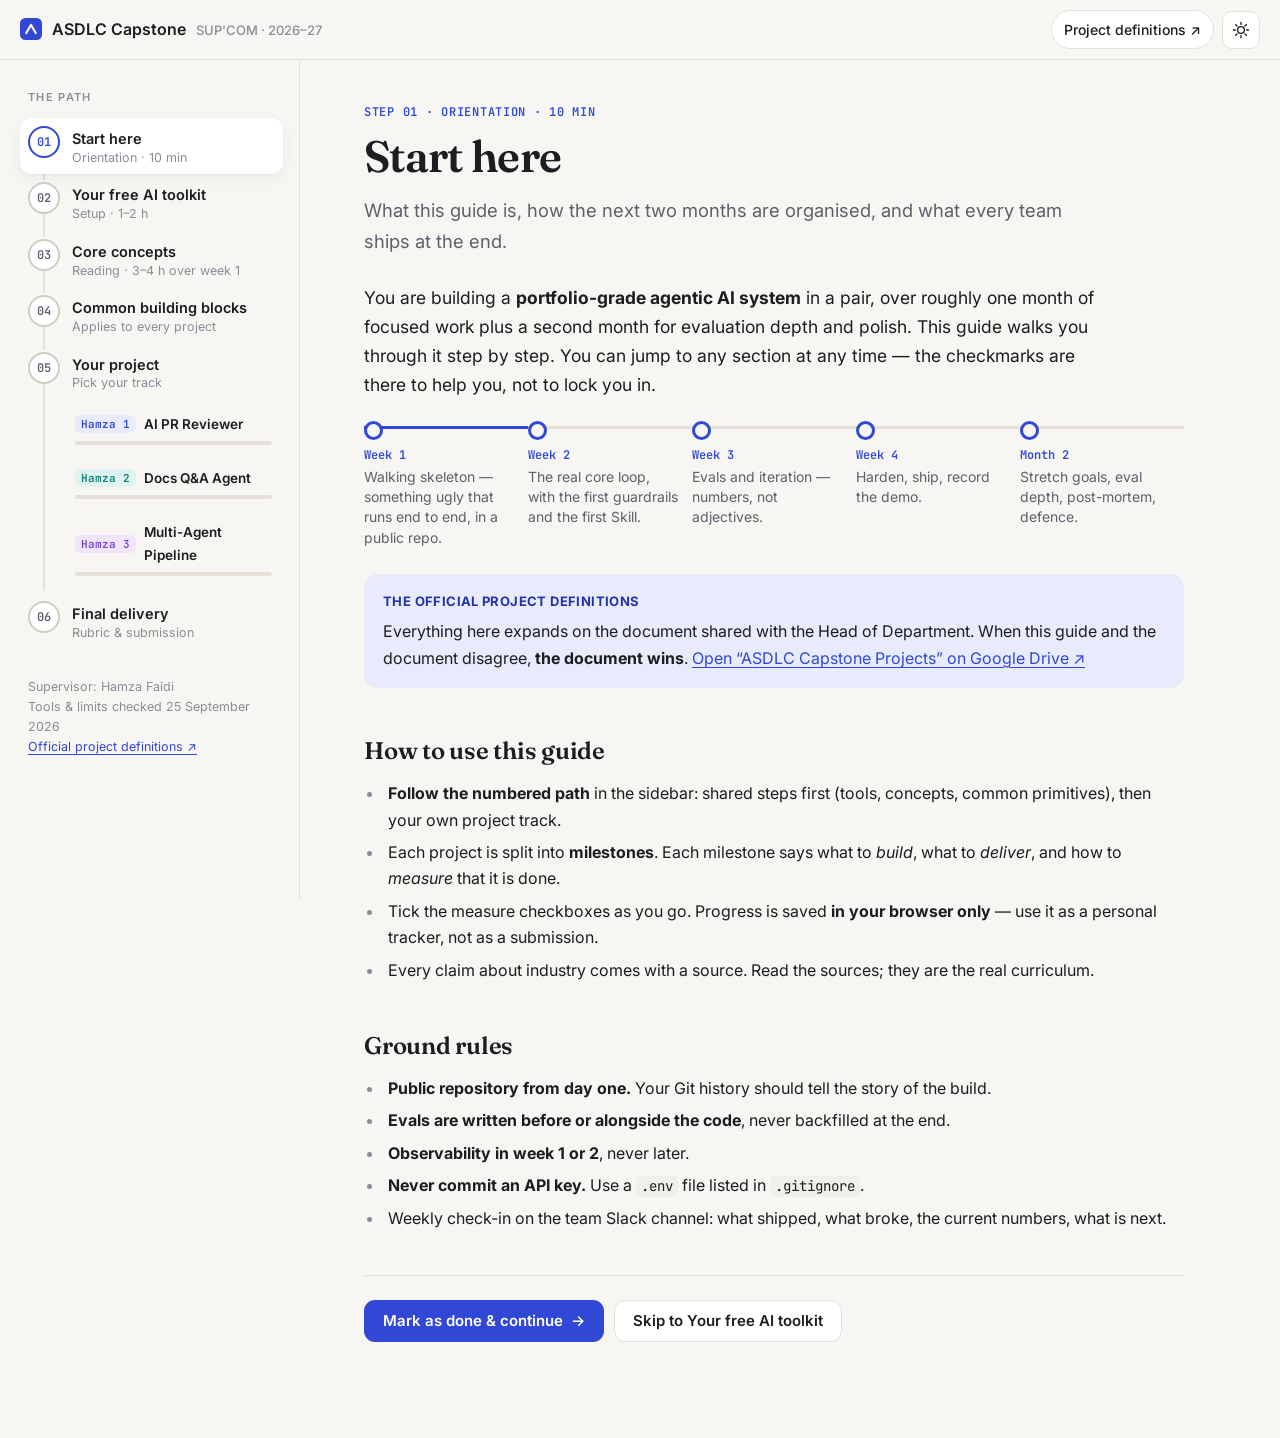
==== index.html @ d8fdcb73 "Publish ASDLC capstone guide" ====
<!doctype html>
<html lang="en">
<head>
  <meta charset="utf-8">
  <meta name="viewport" content="width=device-width, initial-scale=1">
  <title>ASDLC Capstone Guide</title>
  <meta name="description" content="Step-by-step guide for the Agentic AI & ASDLC capstone projects supervised by Hamza Faidi at SUP'COM: free tools, core concepts, milestones, deliverables and evidence.">
  <link rel="preconnect" href="https://fonts.googleapis.com">
  <link rel="preconnect" href="https://fonts.gstatic.com" crossorigin>
  <link href="https://fonts.googleapis.com/css2?family=Inter:wght@400;500;600;700&family=JetBrains+Mono:wght@400;500&family=Fraunces:opsz,wght@9..144,600&display=swap" rel="stylesheet">
  <link rel="stylesheet" href="styles.css">
  <link rel="icon" href="data:image/svg+xml,<svg xmlns='http://www.w3.org/2000/svg' viewBox='0 0 32 32'><rect width='32' height='32' rx='8' fill='%233148d6'/><path d='M9 22l7-12 7 12' stroke='white' stroke-width='3' fill='none' stroke-linecap='round' stroke-linejoin='round'/></svg>">
</head>
<body>
  <header class="topbar">
    <button class="menu-btn" id="menuBtn" aria-label="Open navigation" aria-expanded="false">
      <svg width="20" height="20" viewBox="0 0 20 20" aria-hidden="true"><path d="M3 5h14M3 10h14M3 15h14" stroke="currentColor" stroke-width="1.8" stroke-linecap="round"/></svg>
    </button>
    <a class="brand" href="#/start">
      <span class="brand-mark" aria-hidden="true">
        <svg width="22" height="22" viewBox="0 0 32 32"><rect width="32" height="32" rx="8" fill="currentColor"/><path d="M9 22l7-12 7 12" stroke="var(--bg)" stroke-width="3" fill="none" stroke-linecap="round" stroke-linejoin="round"/></svg>
      </span>
      <span class="brand-text">ASDLC Capstone <span class="brand-sub">SUP'COM · 2026–27</span></span>
    </a>
    <div class="topbar-right">
      <a class="doc-link" id="docLink" target="_blank" rel="noopener">Project definitions ↗</a>
      <button class="theme-btn" id="themeBtn" aria-label="Toggle dark mode">
        <svg class="i-sun" width="18" height="18" viewBox="0 0 24 24" aria-hidden="true"><circle cx="12" cy="12" r="4.5" fill="none" stroke="currentColor" stroke-width="1.8"/><path d="M12 2v2.5M12 19.5V22M2 12h2.5M19.5 12H22M4.9 4.9l1.8 1.8M17.3 17.3l1.8 1.8M4.9 19.1l1.8-1.8M17.3 6.7l1.8-1.8" stroke="currentColor" stroke-width="1.8" stroke-linecap="round"/></svg>
        <svg class="i-moon" width="18" height="18" viewBox="0 0 24 24" aria-hidden="true"><path d="M20 14.5A8 8 0 0 1 9.5 4a8 8 0 1 0 10.5 10.5z" fill="none" stroke="currentColor" stroke-width="1.8" stroke-linejoin="round"/></svg>
      </button>
    </div>
  </header>

  <div class="layout">
    <nav class="sidebar" id="sidebar" aria-label="Guide navigation"></nav>
    <div class="scrim" id="scrim"></div>
    <main class="content" id="content" tabindex="-1"></main>
  </div>

  <script src="data.js"></script>
  <script src="app.js"></script>
</body>
</html>
---- styles.css ----
:root {
  --bg: #f7f6f2;
  --surface: #ffffff;
  --surface-2: #f0efe9;
  --line: #e3e1d8;
  --line-strong: #cfccc0;
  --text: #1c1d21;
  --muted: #5d606b;
  --faint: #8a8d97;
  --accent: #3148d6;
  --accent-soft: #e8ebfc;
  --accent-ink: #2233a8;
  --ok: #1c8a55;
  --ok-soft: #e3f4ea;
  --warn: #a15c07;
  --warn-soft: #fbf0dc;
  --blue: #3148d6;  --blue-soft: #e8ebfc;
  --teal: #0b7f76;  --teal-soft: #dff3f0;
  --violet: #7a3fd1; --violet-soft: #efe6fb;
  --shadow: 0 1px 2px rgba(20, 20, 30, .04), 0 4px 16px rgba(20, 20, 30, .05);
  --radius: 14px;
  --side-w: 300px;
  --mono: "JetBrains Mono", ui-monospace, SFMono-Regular, Menlo, monospace;
  --serif: "Fraunces", Georgia, serif;
  --sans: "Inter", system-ui, -apple-system, "Segoe UI", sans-serif;
  color-scheme: light;
}
@media (prefers-color-scheme: dark) {
  :root:not([data-theme="light"]) {
    --bg: #111216; --surface: #191a20; --surface-2: #20222a; --line: #2b2d36; --line-strong: #3a3d48;
    --text: #ecedf1; --muted: #a4a7b3; --faint: #767a87;
    --accent: #8b9bff; --accent-soft: #232848; --accent-ink: #b3beff;
    --ok: #4cc98a; --ok-soft: #173326; --warn: #f0b35a; --warn-soft: #3a2c16;
    --blue: #8b9bff; --blue-soft: #232848; --teal: #4fd1c5; --teal-soft: #143331; --violet: #c09bff; --violet-soft: #2c2143;
    --shadow: 0 1px 2px rgba(0,0,0,.3), 0 6px 20px rgba(0,0,0,.25);
    color-scheme: dark;
  }
}
:root[data-theme="dark"] {
  --bg: #111216; --surface: #191a20; --surface-2: #20222a; --line: #2b2d36; --line-strong: #3a3d48;
  --text: #ecedf1; --muted: #a4a7b3; --faint: #767a87;
  --accent: #8b9bff; --accent-soft: #232848; --accent-ink: #b3beff;
  --ok: #4cc98a; --ok-soft: #173326; --warn: #f0b35a; --warn-soft: #3a2c16;
  --blue: #8b9bff; --blue-soft: #232848; --teal: #4fd1c5; --teal-soft: #143331; --violet: #c09bff; --violet-soft: #2c2143;
  --shadow: 0 1px 2px rgba(0,0,0,.3), 0 6px 20px rgba(0,0,0,.25);
  color-scheme: dark;
}

* { box-sizing: border-box; }
html { scroll-padding-top: 80px; -webkit-text-size-adjust: 100%; }
body { margin: 0; background: var(--bg); color: var(--text); font: 16px/1.65 var(--sans); -webkit-font-smoothing: antialiased; }
a { color: var(--accent); text-decoration-thickness: 1px; text-underline-offset: 3px; }
a:hover { color: var(--accent-ink); }
code { font-family: var(--mono); font-size: .88em; background: var(--surface-2); padding: .1em .35em; border-radius: 5px; }
:focus-visible { outline: 2px solid var(--accent); outline-offset: 2px; border-radius: 6px; }

/* ---------- top bar ---------- */
.topbar { position: sticky; top: 0; z-index: 30; height: 60px; display: flex; align-items: center; gap: 12px; padding: 0 20px; background: color-mix(in srgb, var(--bg) 88%, transparent); backdrop-filter: blur(10px); border-bottom: 1px solid var(--line); }
.brand { display: flex; align-items: center; gap: 10px; color: var(--text); text-decoration: none; font-weight: 600; }
.brand-mark { color: var(--accent); display: flex; }
.brand-sub { color: var(--faint); font-weight: 500; font-size: 13px; margin-left: 6px; }
.topbar-right { margin-left: auto; display: flex; align-items: center; gap: 8px; }
.doc-link { font-size: 14px; font-weight: 500; text-decoration: none; padding: 7px 12px; border-radius: 999px; border: 1px solid var(--line); color: var(--text); background: var(--surface); }
.doc-link:hover { border-color: var(--line-strong); color: var(--text); }
.theme-btn, .menu-btn { width: 38px; height: 38px; display: grid; place-items: center; border-radius: 10px; border: 1px solid var(--line); background: var(--surface); color: var(--text); cursor: pointer; }
.menu-btn { display: none; }
.i-moon { display: none; }
:root[data-theme="dark"] .i-sun { display: none; }
:root[data-theme="dark"] .i-moon { display: block; }
@media (prefers-color-scheme: dark) {
  :root:not([data-theme="light"]) .i-sun { display: none; }
  :root:not([data-theme="light"]) .i-moon { display: block; }
}

/* ---------- layout ---------- */
.layout { display: grid; grid-template-columns: var(--side-w) minmax(0, 1fr); max-width: 1320px; margin: 0 auto; }
.sidebar { position: sticky; top: 60px; height: calc(100vh - 60px); overflow-y: auto; padding: 28px 16px 28px 20px; border-right: 1px solid var(--line); }
.content { padding: 44px clamp(20px, 5vw, 72px) 96px; outline: none; min-width: 0; }
.page { max-width: 820px; }

/* ---------- sidebar ---------- */
.side-label { font-size: 11px; letter-spacing: .12em; text-transform: uppercase; color: var(--faint); font-weight: 600; margin: 0 0 12px 8px; }
.steps { list-style: none; margin: 0; padding: 0; position: relative; }
.steps > li { position: relative; }
.steps > li:not(:last-child)::before { content: ""; position: absolute; left: 23px; top: 40px; bottom: -6px; width: 2px; background: var(--line); }
.step { display: flex; gap: 12px; align-items: flex-start; padding: 8px; border-radius: 12px; text-decoration: none; color: var(--text); position: relative; }
.step:hover { background: var(--surface-2); color: var(--text); }
.step.active { background: var(--surface); box-shadow: var(--shadow); }
.step-dot { flex: none; width: 32px; height: 32px; border-radius: 50%; display: grid; place-items: center; font: 600 12px var(--mono); background: var(--surface); border: 2px solid var(--line-strong); color: var(--muted); position: relative; z-index: 1; }
.step-dot svg { width: 14px; height: 14px; }
.step.active .step-dot, .step.active-soft .step-dot { border-color: var(--accent); color: var(--accent); }
.step.done .step-dot { background: var(--ok); border-color: var(--ok); color: #fff; }
.step-text { display: flex; flex-direction: column; min-width: 0; padding-top: 4px; }
.step-title { font-weight: 600; font-size: 14.5px; line-height: 1.3; }
.step-kicker { font-size: 12.5px; color: var(--faint); line-height: 1.4; }
.proj-list { list-style: none; margin: 4px 0 8px 44px; padding: 0; display: flex; flex-direction: column; gap: 4px; }
.proj-link { display: grid; grid-template-columns: auto 1fr; gap: 2px 8px; align-items: center; padding: 8px 10px; border-radius: 10px; text-decoration: none; color: var(--text); border: 1px solid transparent; }
.proj-link:hover { background: var(--surface-2); color: var(--text); }
.proj-link.active { background: var(--surface); border-color: var(--line); box-shadow: var(--shadow); }
.proj-slot { font: 600 11px var(--mono); padding: 2px 6px; border-radius: 6px; background: var(--pc-soft); color: var(--pc); }
.proj-name { font-size: 13.5px; font-weight: 600; }
.mini-bar { grid-column: 1 / -1; height: 4px; border-radius: 4px; background: var(--line); overflow: hidden; margin-top: 4px; }
.mini-bar span { display: block; height: 100%; background: var(--pc, var(--accent)); border-radius: 4px; transition: width .3s; }
.ms-list { list-style: none; margin: 6px 0 4px 10px; padding: 0 0 0 10px; border-left: 2px solid var(--line); }
.ms-link { display: flex; align-items: center; gap: 8px; font-size: 13px; color: var(--muted); text-decoration: none; padding: 5px 8px; border-radius: 8px; line-height: 1.35; }
.ms-link:hover { background: var(--surface-2); color: var(--text); }
.ms-link.active { color: var(--text); font-weight: 600; }
.ms-dot { flex: none; width: 14px; height: 14px; border-radius: 50%; border: 1.5px solid var(--line-strong); display: grid; place-items: center; }
.ms-link.done .ms-dot { background: var(--ok); border-color: var(--ok); color: #fff; }
.ms-dot svg { width: 9px; height: 9px; }
.side-foot { margin: 28px 8px 0; font-size: 12.5px; color: var(--faint); line-height: 1.6; }

.c-blue { --pc: var(--blue); --pc-soft: var(--blue-soft); }
.c-teal { --pc: var(--teal); --pc-soft: var(--teal-soft); }
.c-violet { --pc: var(--violet); --pc-soft: var(--violet-soft); }

/* ---------- page typography ---------- */
.page-head { margin-bottom: 28px; }
.eyebrow { font: 600 12px var(--mono); letter-spacing: .06em; text-transform: uppercase; color: var(--accent); margin-bottom: 12px; display: flex; align-items: center; gap: 10px; }
.project .eyebrow { color: var(--pc); }
h1 { font: 600 clamp(30px, 4.4vw, 44px)/1.12 var(--serif); letter-spacing: -.015em; margin: 0 0 14px; text-wrap: balance; }
h2 { font: 600 24px/1.25 var(--serif); margin: 48px 0 14px; letter-spacing: -.01em; }
h3 { font-size: 16px; margin: 0; }
h4 { font-size: 13px; margin: 0 0 10px; color: var(--muted); font-weight: 600; display: flex; align-items: center; gap: 10px; flex-wrap: wrap; }
.summary { font-size: 18.5px; color: var(--muted); margin: 0; max-width: 62ch; }
.lead { font-size: 17.5px; max-width: 68ch; }
.bullets { padding-left: 20px; margin: 0; }
.bullets li { margin: 6px 0; padding-left: 4px; }
.bullets li::marker { color: var(--faint); }
.source { font-size: 13.5px; color: var(--faint); margin-top: 10px; }

/* ---------- callouts ---------- */
.callout { border-radius: var(--radius); padding: 16px 18px; margin: 22px 0; border: 1px solid var(--line); background: var(--surface); }
.callout p { margin: 0; }
.callout-title { font-weight: 700; font-size: 13px; letter-spacing: .03em; text-transform: uppercase; margin-bottom: 6px; }
.callout.info { background: var(--accent-soft); border-color: transparent; }
.callout.info .callout-title { color: var(--accent-ink); }
.callout.warn { background: var(--warn-soft); border-color: transparent; }
.callout.warn .callout-title { color: var(--warn); }
.callout.lesson { border-left: 4px solid var(--pc); }
.callout.lesson .callout-title { color: var(--pc); }

/* ---------- timeline ---------- */
.timeline { list-style: none; padding: 0; margin: 26px 0; display: grid; grid-template-columns: repeat(5, 1fr); gap: 0; counter-reset: tl; }
.timeline li { position: relative; padding: 18px 12px 0 0; border-top: 3px solid var(--line); }
.timeline li:first-child { border-top-color: var(--accent); }
.timeline li::before { content: ""; position: absolute; top: -8px; left: 0; width: 13px; height: 13px; border-radius: 50%; background: var(--bg); border: 3px solid var(--accent); }
.tl-when { display: block; font: 600 12px var(--mono); color: var(--accent); margin-bottom: 4px; }
.tl-what { display: block; font-size: 14px; color: var(--muted); line-height: 1.45; }

/* ---------- tools ---------- */
.tools { display: grid; grid-template-columns: repeat(2, minmax(0, 1fr)); gap: 14px; }
.tool { background: var(--surface); border: 1px solid var(--line); border-radius: var(--radius); padding: 18px; display: flex; flex-direction: column; gap: 8px; }
.tool-top { display: flex; align-items: flex-start; justify-content: space-between; gap: 10px; }
.chip { flex: none; font-size: 11.5px; font-weight: 600; padding: 3px 9px; border-radius: 999px; background: var(--accent-soft); color: var(--accent-ink); }
.tool-free { font-weight: 600; color: var(--ok); font-size: 14px; }
.tool-lim, .tool-how { margin: 0; font-size: 14px; color: var(--muted); }
.tool-links { display: flex; flex-wrap: wrap; gap: 6px 14px; font-size: 13.5px; margin-top: auto; padding-top: 4px; }

/* ---------- table ---------- */
.table-wrap { overflow-x: auto; border: 1px solid var(--line); border-radius: var(--radius); background: var(--surface); }
table { width: 100%; border-collapse: collapse; font-size: 14.5px; }
th, td { text-align: left; padding: 12px 14px; vertical-align: top; border-bottom: 1px solid var(--line); }
th { font-size: 12px; text-transform: uppercase; letter-spacing: .06em; color: var(--faint); background: var(--surface-2); }
tr:last-child td { border-bottom: 0; }
td:first-child { font-weight: 600; white-space: nowrap; }

/* ---------- concepts ---------- */
.equation { margin: 26px 0; padding: 22px; text-align: center; font: 600 clamp(22px, 3.4vw, 30px) var(--serif); background: var(--surface); border: 1px solid var(--line); border-radius: var(--radius); }
.equation { white-space: nowrap; }
.equation span { padding: 2px 10px; border-radius: 10px; }
@media (max-width: 420px) { .equation { font-size: 19px; padding: 18px 8px; } .equation span { padding: 2px 6px; } .equation em { margin: 0 2px; } }
.equation span:nth-of-type(1) { background: var(--accent-soft); color: var(--accent-ink); }
.equation span:nth-of-type(2) { background: var(--surface-2); }
.equation span:nth-of-type(3) { background: var(--ok-soft); color: var(--ok); }
.equation em { font-style: normal; color: var(--faint); margin: 0 6px; }
.defs { margin: 0; display: grid; gap: 10px; }
.def { background: var(--surface); border: 1px solid var(--line); border-radius: 12px; padding: 14px 16px; }
.def dt { font-weight: 700; margin-bottom: 4px; }
.def dd { margin: 0; color: var(--muted); font-size: 15px; }
.def-src { display: block; margin-top: 6px; font-size: 13px; }

/* ---------- resources ---------- */
.res { list-style: none; padding: 0; margin: 0; display: grid; gap: 8px; }
.res-item { display: flex; gap: 14px; align-items: flex-start; padding: 12px 14px; background: var(--surface); border: 1px solid var(--line); border-radius: 12px; text-decoration: none; color: var(--text); transition: border-color .15s, transform .15s; }
.res-item:hover { border-color: var(--line-strong); color: var(--text); transform: translateY(-1px); }
.res-icon { flex: none; width: 34px; height: 34px; border-radius: 9px; display: grid; place-items: center; background: var(--surface-2); color: var(--muted); }
.res-icon svg { width: 18px; height: 18px; }
.res-icon.k-video { background: #fde8e8; color: #c62828; }
:root[data-theme="dark"] .res-icon.k-video { background: #3a1c1f; color: #ff8a8a; }
@media (prefers-color-scheme: dark) { :root:not([data-theme="light"]) .res-icon.k-video { background: #3a1c1f; color: #ff8a8a; } }
.res-icon.k-docs { background: var(--accent-soft); color: var(--accent-ink); }
.res-body { display: flex; flex-direction: column; min-width: 0; flex: 1; }
.res-title { font-weight: 600; font-size: 15px; line-height: 1.35; }
.res-meta { font-size: 13px; color: var(--faint); display: flex; gap: 8px; align-items: center; flex-wrap: wrap; }
.res-kind { font: 600 10.5px var(--mono); text-transform: uppercase; letter-spacing: .06em; color: var(--muted); }
.res-note { font-size: 13.5px; color: var(--muted); margin-top: 3px; }
.res-arrow { color: var(--faint); flex: none; }

/* ---------- checklists ---------- */
.checklist { background: var(--surface); border: 1px solid var(--line); border-radius: var(--radius); padding: 6px 6px; margin: 22px 0; }
.cl-head { display: flex; justify-content: space-between; align-items: center; padding: 10px 12px 8px; font-weight: 700; font-size: 14px; }
.cl-count { font: 600 12px var(--mono); color: var(--muted); background: var(--surface-2); padding: 3px 8px; border-radius: 999px; }
.check { display: flex; gap: 12px; align-items: flex-start; padding: 9px 12px; border-radius: 10px; cursor: pointer; font-size: 15px; }
.check:hover { background: var(--surface-2); }
.check input { position: absolute; opacity: 0; width: 1px; height: 1px; }
.box { flex: none; width: 20px; height: 20px; margin-top: 2px; border-radius: 6px; border: 2px solid var(--line-strong); display: grid; place-items: center; color: transparent; transition: all .15s; }
.box svg { width: 13px; height: 13px; }
.check input:checked + .box { background: var(--ok); border-color: var(--ok); color: #fff; }
.check input:checked ~ .check-text { color: var(--muted); text-decoration: line-through; text-decoration-color: var(--faint); }
.check input:focus-visible + .box { outline: 2px solid var(--accent); outline-offset: 2px; }

/* ---------- primitives ---------- */
.prims { list-style: none; padding: 0; margin: 0; display: grid; gap: 12px; }
.prim { display: flex; gap: 16px; background: var(--surface); border: 1px solid var(--line); border-radius: var(--radius); padding: 18px; }
.prim-n { flex: none; width: 34px; height: 34px; border-radius: 10px; display: grid; place-items: center; font: 600 15px var(--mono); background: var(--accent-soft); color: var(--accent-ink); }
.prim p { margin: 6px 0 0; color: var(--muted); font-size: 15px; }
.prim .prim-done { color: var(--text); }
.prim-src { font-size: 13.5px; }
.code { background: var(--surface); border: 1px solid var(--line); border-radius: var(--radius); padding: 18px; overflow-x: auto; font: 13.5px/1.6 var(--mono); }
.code code { background: none; padding: 0; }

/* ---------- pager & buttons ---------- */
.pager { display: flex; flex-wrap: wrap; gap: 10px; align-items: center; margin-top: 44px; padding-top: 24px; border-top: 1px solid var(--line); }
.btn { font: 600 15px var(--sans); padding: 11px 18px; border-radius: 11px; border: 1px solid transparent; cursor: pointer; text-decoration: none; display: inline-flex; align-items: center; gap: 8px; line-height: 1.2; }
.btn.primary { background: var(--accent); color: #fff; }
:root[data-theme="dark"] .btn.primary { color: #0f1020; }
@media (prefers-color-scheme: dark) { :root:not([data-theme="light"]) .btn.primary { color: #0f1020; } }
.btn.primary:hover { filter: brightness(1.08); color: #fff; }
.btn.ghost { background: var(--surface); border-color: var(--line); color: var(--text); }
.btn.ghost:hover { border-color: var(--line-strong); color: var(--text); }
.btn.text { background: none; color: var(--muted); padding: 11px 8px; font-weight: 500; }
.btn.text:hover { color: var(--text); }
.project .btn.primary { background: var(--pc); }

/* ---------- project choose ---------- */
.proj-cards { display: grid; gap: 14px; }
.proj-card { display: block; padding: 22px; border-radius: var(--radius); background: var(--surface); border: 1px solid var(--line); border-left: 5px solid var(--pc); text-decoration: none; color: var(--text); transition: transform .15s, box-shadow .15s; }
.proj-card:hover { transform: translateY(-2px); box-shadow: var(--shadow); color: var(--text); }
.proj-card h3 { font: 600 21px/1.25 var(--serif); margin: 8px 0 6px; }
.proj-card p { margin: 0 0 14px; color: var(--muted); font-size: 15px; }
.proj-card-slot { font: 600 12px var(--mono); padding: 3px 8px; border-radius: 6px; background: var(--pc-soft); color: var(--pc); }
.proj-card-foot { display: grid; grid-template-columns: 1fr auto; gap: 12px; align-items: center; font-size: 13px; color: var(--faint); }
.proj-card-foot .mini-bar { margin: 0; }

/* ---------- project page ---------- */
.slot-chip { padding: 3px 8px; border-radius: 6px; background: var(--pc-soft); color: var(--pc); }
.meta-grid { display: grid; grid-template-columns: 1fr 1fr; gap: 12px; margin-top: 22px; }
.meta-grid > div { background: var(--surface); border: 1px solid var(--line); border-radius: 12px; padding: 12px 14px; font-size: 14px; display: flex; flex-direction: column; gap: 3px; }
.meta-k { font: 600 11px var(--mono); text-transform: uppercase; letter-spacing: .06em; color: var(--faint); }
.prog { display: flex; align-items: center; gap: 14px; margin-top: 18px; }
.prog-bar { flex: 1; height: 8px; border-radius: 8px; background: var(--line); overflow: hidden; }
.prog-bar span { display: block; height: 100%; background: var(--pc); border-radius: 8px; transition: width .3s; }
.prog-txt { font-size: 13.5px; color: var(--muted); white-space: nowrap; }
.why p { max-width: 68ch; }
.evidence { display: grid; grid-template-columns: repeat(3, minmax(0, 1fr)); gap: 12px; }
.ev { margin: 0; background: var(--surface); border: 1px solid var(--line); border-radius: var(--radius); padding: 18px; display: flex; flex-direction: column; }
.ev-org { font: 600 12px var(--mono); text-transform: uppercase; letter-spacing: .06em; color: var(--faint); }
.ev-stat { font: 600 34px/1.1 var(--serif); color: var(--pc); margin: 8px 0 8px; letter-spacing: -.02em; }
.ev figcaption { font-size: 14px; color: var(--muted); line-height: 1.5; }
.ev-src { margin-top: auto; padding-top: 12px; font-size: 12.5px; }

/* rail */
.rail { list-style: none; padding: 0; margin: 0 0 18px; display: grid; grid-template-columns: repeat(5, 1fr); }
.rail li { position: relative; }
.rail li:not(:last-child)::after { content: ""; position: absolute; top: 17px; left: calc(50% + 20px); right: calc(-50% + 20px); height: 2px; background: var(--line); }
.rail li.done:not(:last-child)::after { background: var(--ok); }
.rail a { display: flex; flex-direction: column; align-items: center; text-align: center; text-decoration: none; color: var(--text); gap: 4px; padding: 0 4px; }
.rail-dot { width: 36px; height: 36px; border-radius: 50%; display: grid; place-items: center; font: 600 13px var(--mono); background: var(--surface); border: 2px solid var(--line-strong); color: var(--muted); }
.rail-dot svg { width: 15px; height: 15px; }
.rail li.current .rail-dot { border-color: var(--pc); color: var(--pc); box-shadow: 0 0 0 4px var(--pc-soft); }
.rail li.done .rail-dot { background: var(--ok); border-color: var(--ok); color: #fff; }
.rail-when { font: 600 11px var(--mono); color: var(--faint); text-transform: uppercase; margin-top: 4px; }
.rail-title { font-size: 12.5px; line-height: 1.3; color: var(--muted); }

/* milestones accordion */
.milestones { display: grid; gap: 10px; }
.ms { background: var(--surface); border: 1px solid var(--line); border-radius: var(--radius); overflow: hidden; }
.ms.open { box-shadow: var(--shadow); border-color: var(--line-strong); }
.ms-head { width: 100%; display: flex; align-items: center; gap: 14px; padding: 16px 18px; background: none; border: 0; cursor: pointer; text-align: left; color: var(--text); font: inherit; }
.ms-num { flex: none; width: 32px; height: 32px; border-radius: 10px; display: grid; place-items: center; font: 600 14px var(--mono); background: var(--pc-soft); color: var(--pc); }
.ms.done .ms-num { background: var(--ok); color: #fff; }
.ms-num svg { width: 15px; height: 15px; }
.ms-titles { display: flex; flex-direction: column; flex: 1; min-width: 0; }
.ms-when { font: 600 11.5px var(--mono); text-transform: uppercase; letter-spacing: .05em; color: var(--faint); }
.ms-title { font-weight: 650; font-size: 17px; line-height: 1.3; }
.ms-status { font-size: 12.5px; font-weight: 600; color: var(--ok); }
.chev { width: 10px; height: 10px; border-right: 2px solid var(--faint); border-bottom: 2px solid var(--faint); transform: rotate(45deg); transition: transform .2s; margin: 0 4px 4px; }
.ms.open .chev { transform: rotate(-135deg); margin-bottom: -4px; }
.ms-body { display: none; padding: 4px 22px 22px; border-top: 1px solid var(--line); }
.ms.open .ms-body { display: block; }
.ms-goal { font-size: 16px; margin: 16px 0 18px; padding-left: 14px; border-left: 3px solid var(--pc); }
.bdm { display: grid; grid-template-columns: 1.4fr 1fr; gap: 22px; }
.bdm ol, .bdm ul { margin: 0; padding-left: 20px; font-size: 15px; }
.bdm li { margin: 6px 0; padding-left: 2px; }
.tag { font: 600 11px var(--mono); text-transform: uppercase; letter-spacing: .06em; padding: 3px 8px; border-radius: 6px; }
.t-build { background: var(--accent-soft); color: var(--accent-ink); }
.t-deliver { background: var(--warn-soft); color: var(--warn); }
.t-measure { background: var(--ok-soft); color: var(--ok); }
.measure { margin-top: 22px; }
.measure h4 { font-weight: 500; }
.measure .checklist { margin: 0; background: var(--bg); }
.ms-res { margin-top: 22px; }
.ms-res .res-item { background: var(--bg); }
.ms-actions { display: flex; flex-wrap: wrap; gap: 10px; margin-top: 22px; }
.mvd-sub { font: 400 16px var(--sans); color: var(--faint); }
.stack { font-size: 15px; color: var(--muted); }

/* rubric */
.rubric { display: grid; gap: 10px; }
.rub { background: var(--surface); border: 1px solid var(--line); border-radius: 12px; padding: 14px 16px; }
.rub-top { display: flex; justify-content: space-between; align-items: baseline; font-weight: 700; }
.rub-w { font: 600 18px var(--serif); color: var(--accent); }
.rub-bar { height: 6px; background: var(--line); border-radius: 6px; margin: 8px 0; overflow: hidden; }
.rub-bar span { display: block; height: 100%; background: var(--accent); border-radius: 6px; }
.rub p { margin: 0; font-size: 14.5px; color: var(--muted); }
.two-col { display: grid; grid-template-columns: 1fr 1fr; gap: 12px; }
.two-col .callout { margin: 0; }

/* ---------- responsive ---------- */
.scrim { display: none; }
@media (max-width: 980px) {
  .layout { grid-template-columns: minmax(0, 1fr); }
  .menu-btn { display: grid; }
  .sidebar { position: fixed; top: 60px; left: 0; bottom: 0; height: auto; width: min(340px, 88vw); z-index: 25; background: var(--bg); transform: translateX(-102%); transition: transform .25s ease; box-shadow: var(--shadow); }
  body.menu-open .sidebar { transform: none; }
  body.menu-open .scrim { display: block; position: fixed; inset: 60px 0 0; background: rgba(0,0,0,.35); z-index: 20; }
  .evidence { grid-template-columns: 1fr; }
}
@media (max-width: 720px) {
  .topbar { padding: 0 12px; gap: 8px; }
  .brand-sub, .doc-link { display: none; }
  .content { padding: 28px 16px 72px; }
  .tools, .meta-grid, .bdm, .two-col { grid-template-columns: 1fr; }
  .timeline { grid-template-columns: 1fr; border-left: 3px solid var(--line); margin-left: 6px; }
  .timeline li { border-top: 0; padding: 0 0 16px 20px; }
  .timeline li::before { top: 4px; left: -8px; }
  .rail { grid-template-columns: repeat(5, minmax(56px, 1fr)); overflow-x: auto; }
  .rail-title { display: none; }
  td:first-child { white-space: normal; }
  .ms-head { padding: 14px; }
  .ms-body { padding: 4px 14px 18px; }
  .summary { font-size: 17px; }
  .page-head .eyebrow { flex-wrap: wrap; }
}
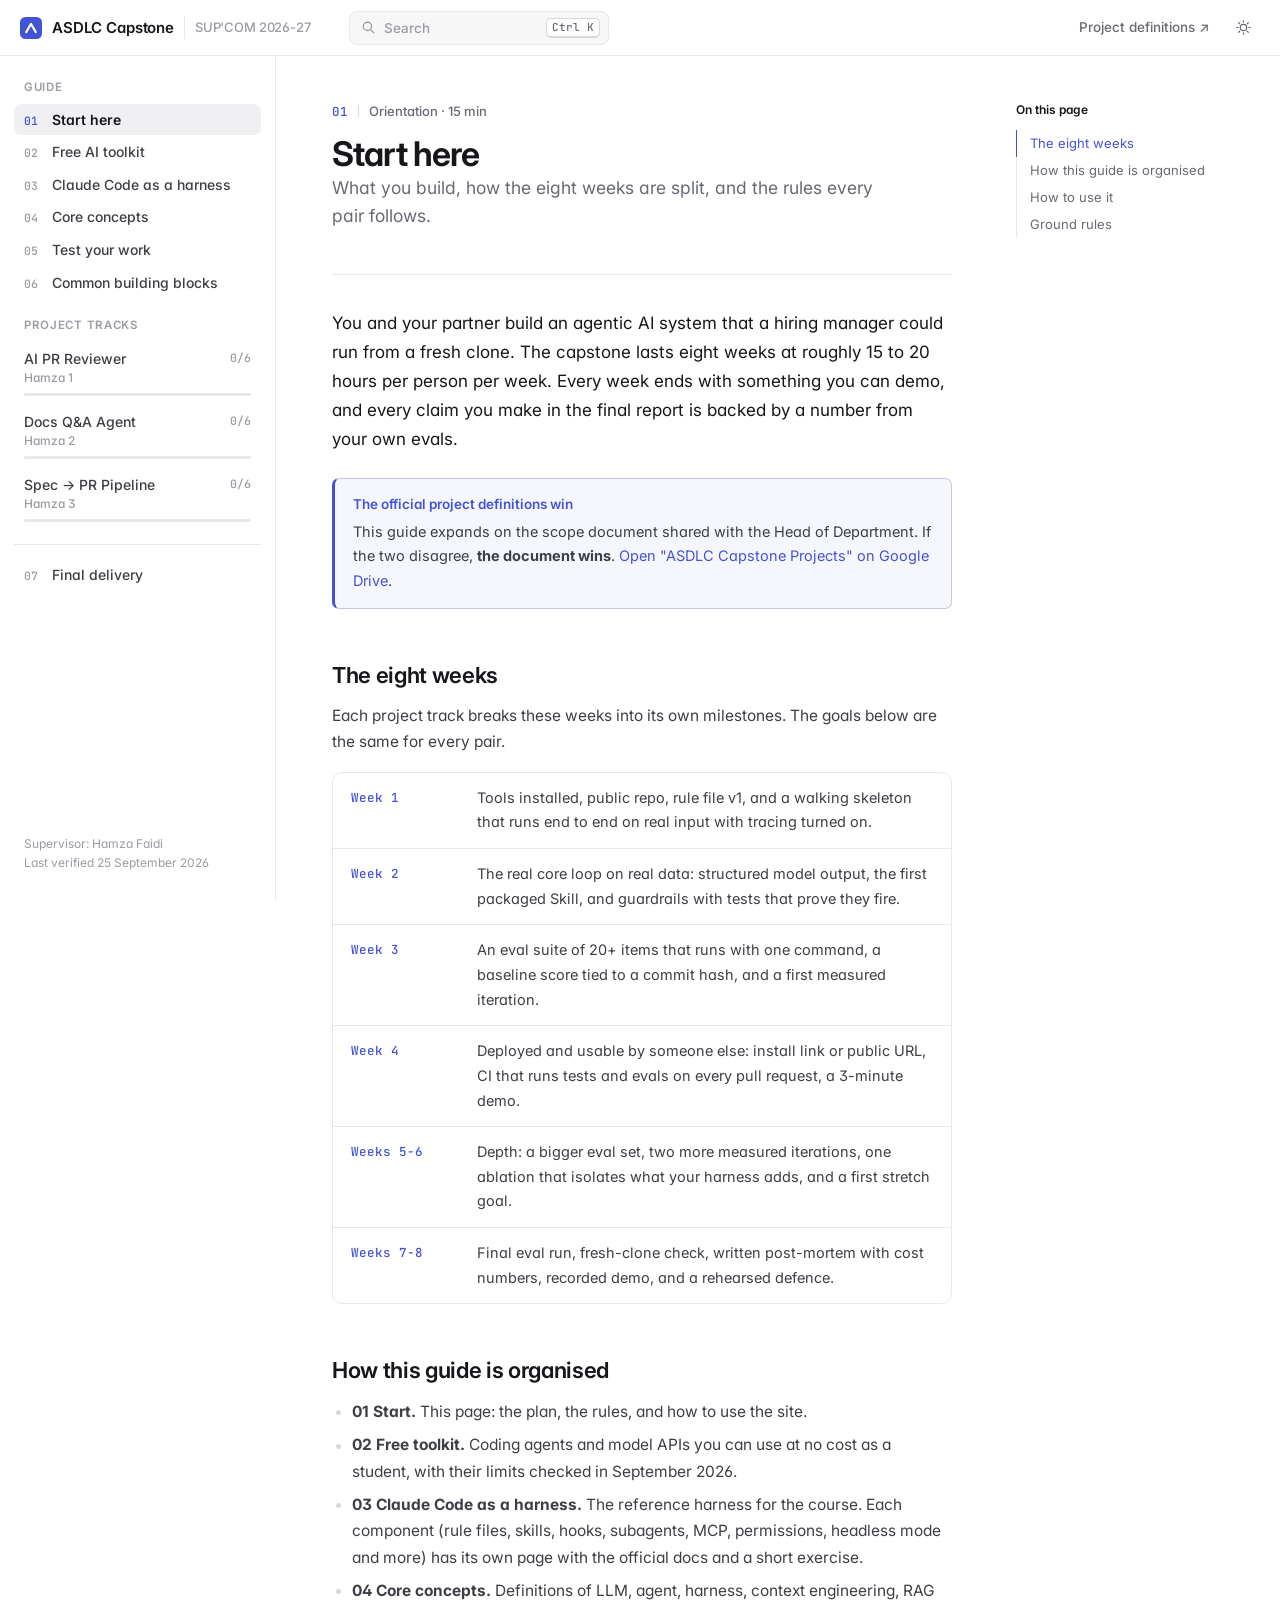
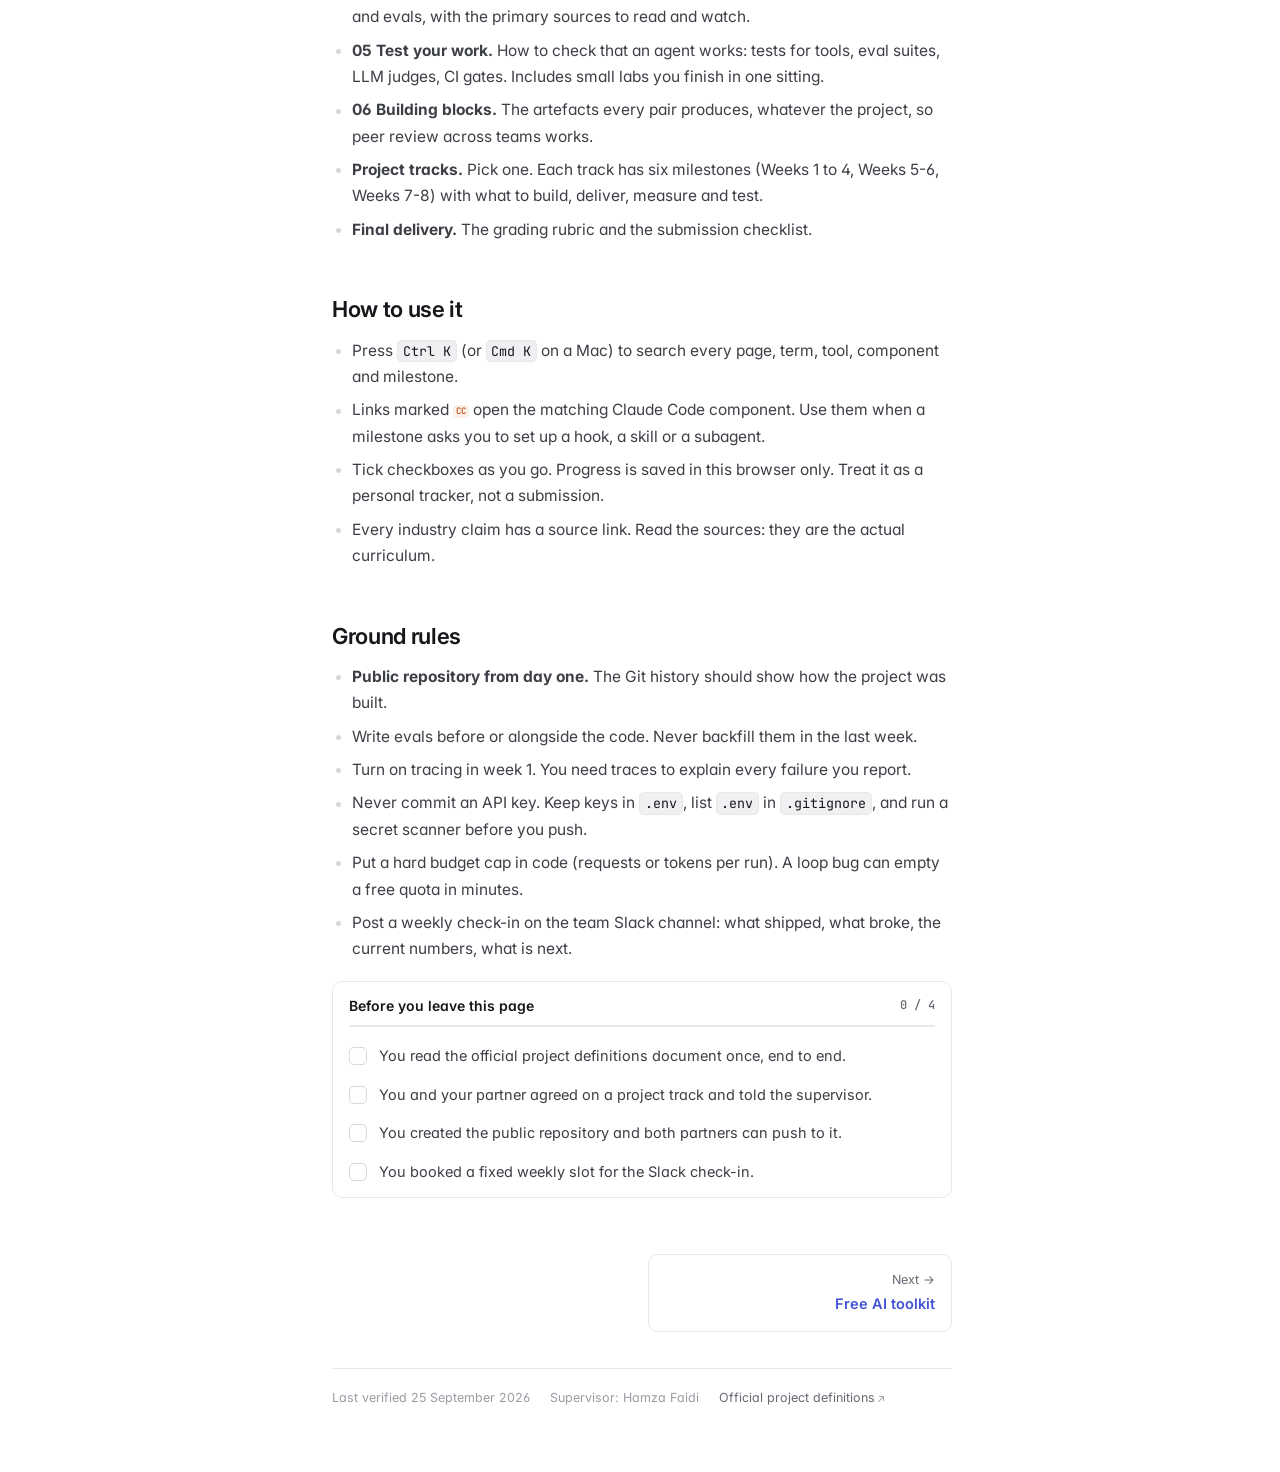
==== commit f5cd2b07: "Rebuild guide v2: Claude Code harness section, testing labs, refreshed content, new UI - New section" ====
--- a/index.html
+++ b/index.html
@@ -4,39 +4,74 @@
   <meta charset="utf-8">
   <meta name="viewport" content="width=device-width, initial-scale=1">
   <title>ASDLC Capstone Guide</title>
-  <meta name="description" content="Step-by-step guide for the Agentic AI & ASDLC capstone projects supervised by Hamza Faidi at SUP'COM: free tools, core concepts, milestones, deliverables and evidence.">
+  <meta name="description" content="Guide for the Agentic AI and ASDLC capstone projects supervised by Hamza Faidi at SUP'COM: free tools, Claude Code as a reference harness, core concepts, testing, project milestones and final delivery.">
+  <meta name="color-scheme" content="light dark">
+  <script>
+    /* Apply the saved theme before first paint to avoid a flash. */
+    (function () { try { var t = localStorage.getItem("asdlc-theme"); if (t === "light" || t === "dark") document.documentElement.setAttribute("data-theme", t); } catch (e) {} })();
+  </script>
   <link rel="preconnect" href="https://fonts.googleapis.com">
   <link rel="preconnect" href="https://fonts.gstatic.com" crossorigin>
-  <link href="https://fonts.googleapis.com/css2?family=Inter:wght@400;500;600;700&family=JetBrains+Mono:wght@400;500&family=Fraunces:opsz,wght@9..144,600&display=swap" rel="stylesheet">
+  <link href="https://fonts.googleapis.com/css2?family=Inter:wght@400;500;600;700&family=JetBrains+Mono:wght@400;500&display=swap" rel="stylesheet">
   <link rel="stylesheet" href="styles.css">
-  <link rel="icon" href="data:image/svg+xml,<svg xmlns='http://www.w3.org/2000/svg' viewBox='0 0 32 32'><rect width='32' height='32' rx='8' fill='%233148d6'/><path d='M9 22l7-12 7 12' stroke='white' stroke-width='3' fill='none' stroke-linecap='round' stroke-linejoin='round'/></svg>">
+  <link rel="icon" href="data:image/svg+xml,<svg xmlns='http://www.w3.org/2000/svg' viewBox='0 0 32 32'><rect width='32' height='32' rx='8' fill='%234353d6'/><path d='M9 22l7-12 7 12' stroke='white' stroke-width='3' fill='none' stroke-linecap='round' stroke-linejoin='round'/></svg>">
 </head>
 <body>
+  <a class="skip" href="#content">Skip to content</a>
+
   <header class="topbar">
-    <button class="menu-btn" id="menuBtn" aria-label="Open navigation" aria-expanded="false">
-      <svg width="20" height="20" viewBox="0 0 20 20" aria-hidden="true"><path d="M3 5h14M3 10h14M3 15h14" stroke="currentColor" stroke-width="1.8" stroke-linecap="round"/></svg>
+    <button class="icon-btn menu-btn" id="menuBtn" type="button" aria-label="Open navigation" aria-controls="sidebar" aria-expanded="false">
+      <svg width="18" height="18" viewBox="0 0 20 20" aria-hidden="true"><path d="M3 5.5h14M3 10h14M3 14.5h14" stroke="currentColor" stroke-width="1.6" stroke-linecap="round"/></svg>
     </button>
-    <a class="brand" href="#/start">
+    <a class="brand" href="#/start" aria-label="ASDLC Capstone Guide, home">
       <span class="brand-mark" aria-hidden="true">
         <svg width="22" height="22" viewBox="0 0 32 32"><rect width="32" height="32" rx="8" fill="currentColor"/><path d="M9 22l7-12 7 12" stroke="var(--bg)" stroke-width="3" fill="none" stroke-linecap="round" stroke-linejoin="round"/></svg>
       </span>
-      <span class="brand-text">ASDLC Capstone <span class="brand-sub">SUP'COM · 2026–27</span></span>
+      <span class="brand-text">ASDLC Capstone</span>
+      <span class="brand-sub">SUP'COM 2026-27</span>
     </a>
+    <button class="search-btn" id="searchBtn" type="button" aria-label="Search the guide" aria-haspopup="dialog">
+      <svg width="15" height="15" viewBox="0 0 20 20" aria-hidden="true"><circle cx="8.5" cy="8.5" r="5.5" fill="none" stroke="currentColor" stroke-width="1.7"/><path d="M13 13l4 4" stroke="currentColor" stroke-width="1.7" stroke-linecap="round"/></svg>
+      <span class="search-label">Search</span>
+      <kbd class="search-kbd" id="searchKbd">Ctrl K</kbd>
+    </button>
     <div class="topbar-right">
-      <a class="doc-link" id="docLink" target="_blank" rel="noopener">Project definitions ↗</a>
-      <button class="theme-btn" id="themeBtn" aria-label="Toggle dark mode">
-        <svg class="i-sun" width="18" height="18" viewBox="0 0 24 24" aria-hidden="true"><circle cx="12" cy="12" r="4.5" fill="none" stroke="currentColor" stroke-width="1.8"/><path d="M12 2v2.5M12 19.5V22M2 12h2.5M19.5 12H22M4.9 4.9l1.8 1.8M17.3 17.3l1.8 1.8M4.9 19.1l1.8-1.8M17.3 6.7l1.8-1.8" stroke="currentColor" stroke-width="1.8" stroke-linecap="round"/></svg>
-        <svg class="i-moon" width="18" height="18" viewBox="0 0 24 24" aria-hidden="true"><path d="M20 14.5A8 8 0 0 1 9.5 4a8 8 0 1 0 10.5 10.5z" fill="none" stroke="currentColor" stroke-width="1.8" stroke-linejoin="round"/></svg>
+      <a class="doc-link" id="docLink" href="#" target="_blank" rel="noopener">Project definitions<span aria-hidden="true"> ↗</span></a>
+      <button class="icon-btn theme-btn" id="themeBtn" type="button" aria-label="Switch to dark theme">
+        <svg class="i-sun" width="17" height="17" viewBox="0 0 24 24" aria-hidden="true"><circle cx="12" cy="12" r="4.5" fill="none" stroke="currentColor" stroke-width="1.7"/><path d="M12 2.5v2M12 19.5v2M2.5 12h2M19.5 12h2M5.3 5.3l1.4 1.4M17.3 17.3l1.4 1.4M5.3 18.7l1.4-1.4M17.3 6.7l1.4-1.4" stroke="currentColor" stroke-width="1.7" stroke-linecap="round"/></svg>
+        <svg class="i-moon" width="17" height="17" viewBox="0 0 24 24" aria-hidden="true"><path d="M20 14.5A8 8 0 0 1 9.5 4a8 8 0 1 0 10.5 10.5z" fill="none" stroke="currentColor" stroke-width="1.7" stroke-linejoin="round"/></svg>
       </button>
     </div>
   </header>
 
   <div class="layout">
-    <nav class="sidebar" id="sidebar" aria-label="Guide navigation"></nav>
-    <div class="scrim" id="scrim"></div>
-    <main class="content" id="content" tabindex="-1"></main>
+    <nav class="sidebar" id="sidebar" aria-label="Guide sections"></nav>
+    <div class="scrim" id="scrim" hidden></div>
+    <main class="main" id="content" tabindex="-1"></main>
   </div>
 
+  <div class="palette" id="palette" role="dialog" aria-modal="true" aria-label="Search the guide" hidden>
+    <div class="palette-backdrop" data-close-palette></div>
+    <div class="palette-box">
+      <div class="palette-input-row">
+        <svg width="16" height="16" viewBox="0 0 20 20" aria-hidden="true"><circle cx="8.5" cy="8.5" r="5.5" fill="none" stroke="currentColor" stroke-width="1.7"/><path d="M13 13l4 4" stroke="currentColor" stroke-width="1.7" stroke-linecap="round"/></svg>
+        <input id="paletteInput" type="text" autocomplete="off" spellcheck="false" placeholder="Search pages, terms, tools, components, milestones..." role="combobox" aria-expanded="true" aria-controls="paletteList" aria-autocomplete="list">
+        <kbd>Esc</kbd>
+      </div>
+      <ul class="palette-list" id="paletteList" role="listbox" aria-label="Results"></ul>
+      <div class="palette-foot"><span><kbd>↑</kbd><kbd>↓</kbd> move</span><span><kbd>Enter</kbd> open</span><span><kbd>Esc</kbd> close</span></div>
+    </div>
+  </div>
+
+  <!-- Content parts: each file adds one section to window.GUIDE_PARTS. A missing file is skipped. -->
+  <script src="content/tools.js"></script>
+  <script src="content/harness.js"></script>
+  <script src="content/concepts.js"></script>
+  <script src="content/testing.js"></script>
+  <script src="content/p1.js"></script>
+  <script src="content/p2.js"></script>
+  <script src="content/p3.js"></script>
+  <!-- Site config, start page and final delivery; assembles the parts above. -->
   <script src="data.js"></script>
   <script src="app.js"></script>
 </body>
--- a/styles.css
+++ b/styles.css
@@ -1,345 +1,611 @@
+/* ASDLC Capstone Guide. Tokens first; content SVGs rely on --accent, --muted, --line, --surface, --text, --bg. */
 :root {
-  --bg: #f7f6f2;
-  --surface: #ffffff;
-  --surface-2: #f0efe9;
-  --line: #e3e1d8;
-  --line-strong: #cfccc0;
-  --text: #1c1d21;
-  --muted: #5d606b;
-  --faint: #8a8d97;
-  --accent: #3148d6;
-  --accent-soft: #e8ebfc;
-  --accent-ink: #2233a8;
-  --ok: #1c8a55;
-  --ok-soft: #e3f4ea;
-  --warn: #a15c07;
-  --warn-soft: #fbf0dc;
-  --blue: #3148d6;  --blue-soft: #e8ebfc;
-  --teal: #0b7f76;  --teal-soft: #dff3f0;
-  --violet: #7a3fd1; --violet-soft: #efe6fb;
-  --shadow: 0 1px 2px rgba(20, 20, 30, .04), 0 4px 16px rgba(20, 20, 30, .05);
-  --radius: 14px;
-  --side-w: 300px;
-  --mono: "JetBrains Mono", ui-monospace, SFMono-Regular, Menlo, monospace;
-  --serif: "Fraunces", Georgia, serif;
-  --sans: "Inter", system-ui, -apple-system, "Segoe UI", sans-serif;
+  --bg: #ffffff;
+  --surface: #f7f7f8;
+  --surface-2: #f0f0f2;
+  --raised: #ffffff;
+  --line: #e8e8eb;
+  --line-strong: #d7d7dc;
+  --text: #16171b;
+  --text-2: #3d3f46;
+  --muted: #676a73;
+  --faint: #9a9ca4;
+  --accent: #4353d6;
+  --accent-soft: #eef0fc;
+  --accent-ink: #3140b3;
+  --ok: #17794a;  --ok-soft: #e9f6ef;
+  --warn: #9a5a07; --warn-soft: #fdf5e6;
+  --tip: #0e7169;  --tip-soft: #e7f5f3;
+  --cc: #c2531a;   --cc-soft: #fcf0e8;
+  --blue: #3f5bd8; --green: #1a8048; --violet: #7c3aed;
+  --mark: #fff2a8;
+  --shadow-sm: 0 1px 2px rgba(16, 17, 20, .04);
+  --shadow: 0 1px 2px rgba(16, 17, 20, .04), 0 8px 24px -8px rgba(16, 17, 20, .10);
+  --shadow-lg: 0 24px 64px -12px rgba(16, 17, 20, .25), 0 2px 6px rgba(16, 17, 20, .06);
+  --r: 10px;
+  --r-sm: 7px;
+  --top-h: 56px;
+  --side-w: 276px;
+  --col: 760px;
+  --sans: "Inter", ui-sans-serif, system-ui, -apple-system, "Segoe UI", sans-serif;
+  --mono: "JetBrains Mono", ui-monospace, SFMono-Regular, Menlo, Consolas, monospace;
   color-scheme: light;
 }
 @media (prefers-color-scheme: dark) {
   :root:not([data-theme="light"]) {
-    --bg: #111216; --surface: #191a20; --surface-2: #20222a; --line: #2b2d36; --line-strong: #3a3d48;
-    --text: #ecedf1; --muted: #a4a7b3; --faint: #767a87;
-    --accent: #8b9bff; --accent-soft: #232848; --accent-ink: #b3beff;
-    --ok: #4cc98a; --ok-soft: #173326; --warn: #f0b35a; --warn-soft: #3a2c16;
-    --blue: #8b9bff; --blue-soft: #232848; --teal: #4fd1c5; --teal-soft: #143331; --violet: #c09bff; --violet-soft: #2c2143;
-    --shadow: 0 1px 2px rgba(0,0,0,.3), 0 6px 20px rgba(0,0,0,.25);
+    --bg: #0e0f12; --surface: #15161a; --surface-2: #1c1d22; --raised: #17181c;
+    --line: #25262c; --line-strong: #34363e;
+    --text: #ececef; --text-2: #c6c8cf; --muted: #999ca6; --faint: #6b6e78;
+    --accent: #8e9bff; --accent-soft: #1b1f3d; --accent-ink: #b3bbff;
+    --ok: #53cf8e; --ok-soft: #12281c; --warn: #f0b35a; --warn-soft: #2b2211; --tip: #4fcdc1; --tip-soft: #0f2826;
+    --cc: #f29a62; --cc-soft: #2c1c12;
+    --blue: #8ea4ff; --green: #5bd08c; --violet: #b99cff;
+    --mark: #5a4b0f;
+    --shadow-sm: 0 1px 2px rgba(0, 0, 0, .3);
+    --shadow: 0 1px 2px rgba(0, 0, 0, .3), 0 8px 24px -8px rgba(0, 0, 0, .5);
+    --shadow-lg: 0 24px 64px -12px rgba(0, 0, 0, .7), 0 0 0 1px #2b2c33;
     color-scheme: dark;
   }
 }
 :root[data-theme="dark"] {
-  --bg: #111216; --surface: #191a20; --surface-2: #20222a; --line: #2b2d36; --line-strong: #3a3d48;
-  --text: #ecedf1; --muted: #a4a7b3; --faint: #767a87;
-  --accent: #8b9bff; --accent-soft: #232848; --accent-ink: #b3beff;
-  --ok: #4cc98a; --ok-soft: #173326; --warn: #f0b35a; --warn-soft: #3a2c16;
-  --blue: #8b9bff; --blue-soft: #232848; --teal: #4fd1c5; --teal-soft: #143331; --violet: #c09bff; --violet-soft: #2c2143;
-  --shadow: 0 1px 2px rgba(0,0,0,.3), 0 6px 20px rgba(0,0,0,.25);
+  --bg: #0e0f12; --surface: #15161a; --surface-2: #1c1d22; --raised: #17181c;
+  --line: #25262c; --line-strong: #34363e;
+  --text: #ececef; --text-2: #c6c8cf; --muted: #999ca6; --faint: #6b6e78;
+  --accent: #8e9bff; --accent-soft: #1b1f3d; --accent-ink: #b3bbff;
+  --ok: #53cf8e; --ok-soft: #12281c; --warn: #f0b35a; --warn-soft: #2b2211; --tip: #4fcdc1; --tip-soft: #0f2826;
+  --cc: #f29a62; --cc-soft: #2c1c12;
+  --blue: #8ea4ff; --green: #5bd08c; --violet: #b99cff;
+  --mark: #5a4b0f;
+  --shadow-sm: 0 1px 2px rgba(0, 0, 0, .3);
+  --shadow: 0 1px 2px rgba(0, 0, 0, .3), 0 8px 24px -8px rgba(0, 0, 0, .5);
+  --shadow-lg: 0 24px 64px -12px rgba(0, 0, 0, .7), 0 0 0 1px #2b2c33;
   color-scheme: dark;
 }
 
-* { box-sizing: border-box; }
-html { scroll-padding-top: 80px; -webkit-text-size-adjust: 100%; }
-body { margin: 0; background: var(--bg); color: var(--text); font: 16px/1.65 var(--sans); -webkit-font-smoothing: antialiased; }
-a { color: var(--accent); text-decoration-thickness: 1px; text-underline-offset: 3px; }
-a:hover { color: var(--accent-ink); }
-code { font-family: var(--mono); font-size: .88em; background: var(--surface-2); padding: .1em .35em; border-radius: 5px; }
+/* ---------------------------------------------------------------- base */
+*, *::before, *::after { box-sizing: border-box; }
+html { scroll-padding-top: calc(var(--top-h) + 24px); -webkit-text-size-adjust: 100%; text-size-adjust: 100%; }
+body {
+  margin: 0; background: var(--bg); color: var(--text);
+  font: 400 15.5px/1.7 var(--sans); font-feature-settings: "cv11", "ss01";
+  -webkit-font-smoothing: antialiased; -moz-osx-font-smoothing: grayscale;
+  overflow-x: hidden;
+}
+a { color: var(--accent); text-decoration: none; }
+a:hover { text-decoration: underline; text-decoration-thickness: 1px; text-underline-offset: 3px; }
+p, li, dd { overflow-wrap: anywhere; }
+code { font-family: var(--mono); font-size: .86em; background: var(--surface-2); border: 1px solid var(--line); padding: .08em .36em; border-radius: 5px; color: var(--text); }
+kbd { font-family: var(--mono); font-size: 11px; line-height: 1; padding: 3px 5px; border-radius: 5px; border: 1px solid var(--line-strong); border-bottom-width: 2px; background: var(--bg); color: var(--muted); }
+mark { background: var(--mark); color: inherit; border-radius: 2px; padding: 0 1px; }
+svg { flex-shrink: 0; }
+:focus { outline: none; }
 :focus-visible { outline: 2px solid var(--accent); outline-offset: 2px; border-radius: 6px; }
-
-/* ---------- top bar ---------- */
-.topbar { position: sticky; top: 0; z-index: 30; height: 60px; display: flex; align-items: center; gap: 12px; padding: 0 20px; background: color-mix(in srgb, var(--bg) 88%, transparent); backdrop-filter: blur(10px); border-bottom: 1px solid var(--line); }
-.brand { display: flex; align-items: center; gap: 10px; color: var(--text); text-decoration: none; font-weight: 600; }
+h1:focus-visible { outline: none; }
+.muted { color: var(--muted); }
+.small { font-size: 13px; }
+.nowrap { white-space: nowrap; }
+.dot { display: inline-block; width: 3px; height: 3px; border-radius: 50%; background: currentColor; opacity: .55; margin: 0 7px; vertical-align: middle; }
+.ext { font-size: .85em; margin-left: 2px; opacity: .7; }
+.skip { position: absolute; left: 12px; top: -48px; z-index: 100; background: var(--text); color: var(--bg); padding: 8px 12px; border-radius: 8px; }
+.skip:focus { top: 10px; }
+
+/* ---------------------------------------------------------------- top bar */
+.topbar {
+  position: sticky; top: 0; z-index: 40; height: var(--top-h);
+  display: flex; align-items: center; gap: 14px; padding: 0 20px;
+  background: color-mix(in srgb, var(--bg) 86%, transparent);
+  -webkit-backdrop-filter: saturate(1.4) blur(12px); backdrop-filter: saturate(1.4) blur(12px);
+  border-bottom: 1px solid var(--line);
+}
+.brand { display: flex; align-items: center; gap: 10px; color: var(--text); font-weight: 600; font-size: 15px; letter-spacing: -.01em; white-space: nowrap; min-width: 0; }
+.brand:hover { text-decoration: none; }
 .brand-mark { color: var(--accent); display: flex; }
-.brand-sub { color: var(--faint); font-weight: 500; font-size: 13px; margin-left: 6px; }
-.topbar-right { margin-left: auto; display: flex; align-items: center; gap: 8px; }
-.doc-link { font-size: 14px; font-weight: 500; text-decoration: none; padding: 7px 12px; border-radius: 999px; border: 1px solid var(--line); color: var(--text); background: var(--surface); }
-.doc-link:hover { border-color: var(--line-strong); color: var(--text); }
-.theme-btn, .menu-btn { width: 38px; height: 38px; display: grid; place-items: center; border-radius: 10px; border: 1px solid var(--line); background: var(--surface); color: var(--text); cursor: pointer; }
-.menu-btn { display: none; }
-.i-moon { display: none; }
-:root[data-theme="dark"] .i-sun { display: none; }
-:root[data-theme="dark"] .i-moon { display: block; }
+.brand-sub { color: var(--faint); font-weight: 500; font-size: 13px; padding-left: 10px; border-left: 1px solid var(--line); }
+.icon-btn { display: inline-flex; align-items: center; justify-content: center; width: 34px; height: 34px; border-radius: 8px; border: 1px solid transparent; background: none; color: var(--muted); cursor: pointer; }
+.icon-btn:hover { color: var(--text); background: var(--surface-2); }
+.menu-btn { display: none; margin-left: -6px; }
+.search-btn {
+  margin-left: 24px; display: flex; align-items: center; gap: 8px; height: 34px; width: 260px; max-width: 34vw;
+  padding: 0 8px 0 11px; border: 1px solid var(--line); border-radius: 8px; background: var(--surface); color: var(--faint);
+  font: 500 13.5px var(--sans); cursor: pointer; transition: border-color .15s, color .15s;
+}
+.search-btn:hover { border-color: var(--line-strong); color: var(--muted); }
+.search-label { flex: 1; text-align: left; }
+.topbar-right { margin-left: auto; display: flex; align-items: center; gap: 6px; }
+.doc-link { font-size: 13.5px; font-weight: 500; color: var(--muted); padding: 6px 10px; border-radius: 7px; white-space: nowrap; }
+.doc-link:hover { color: var(--text); background: var(--surface-2); text-decoration: none; }
+.theme-btn .i-moon { display: none; }
+:root[data-theme="dark"] .theme-btn .i-sun { display: none; }
+:root[data-theme="dark"] .theme-btn .i-moon { display: block; }
 @media (prefers-color-scheme: dark) {
-  :root:not([data-theme="light"]) .i-sun { display: none; }
-  :root:not([data-theme="light"]) .i-moon { display: block; }
-}
-
-/* ---------- layout ---------- */
-.layout { display: grid; grid-template-columns: var(--side-w) minmax(0, 1fr); max-width: 1320px; margin: 0 auto; }
-.sidebar { position: sticky; top: 60px; height: calc(100vh - 60px); overflow-y: auto; padding: 28px 16px 28px 20px; border-right: 1px solid var(--line); }
-.content { padding: 44px clamp(20px, 5vw, 72px) 96px; outline: none; min-width: 0; }
-.page { max-width: 820px; }
-
-/* ---------- sidebar ---------- */
-.side-label { font-size: 11px; letter-spacing: .12em; text-transform: uppercase; color: var(--faint); font-weight: 600; margin: 0 0 12px 8px; }
-.steps { list-style: none; margin: 0; padding: 0; position: relative; }
-.steps > li { position: relative; }
-.steps > li:not(:last-child)::before { content: ""; position: absolute; left: 23px; top: 40px; bottom: -6px; width: 2px; background: var(--line); }
-.step { display: flex; gap: 12px; align-items: flex-start; padding: 8px; border-radius: 12px; text-decoration: none; color: var(--text); position: relative; }
-.step:hover { background: var(--surface-2); color: var(--text); }
-.step.active { background: var(--surface); box-shadow: var(--shadow); }
-.step-dot { flex: none; width: 32px; height: 32px; border-radius: 50%; display: grid; place-items: center; font: 600 12px var(--mono); background: var(--surface); border: 2px solid var(--line-strong); color: var(--muted); position: relative; z-index: 1; }
-.step-dot svg { width: 14px; height: 14px; }
-.step.active .step-dot, .step.active-soft .step-dot { border-color: var(--accent); color: var(--accent); }
-.step.done .step-dot { background: var(--ok); border-color: var(--ok); color: #fff; }
-.step-text { display: flex; flex-direction: column; min-width: 0; padding-top: 4px; }
-.step-title { font-weight: 600; font-size: 14.5px; line-height: 1.3; }
-.step-kicker { font-size: 12.5px; color: var(--faint); line-height: 1.4; }
-.proj-list { list-style: none; margin: 4px 0 8px 44px; padding: 0; display: flex; flex-direction: column; gap: 4px; }
-.proj-link { display: grid; grid-template-columns: auto 1fr; gap: 2px 8px; align-items: center; padding: 8px 10px; border-radius: 10px; text-decoration: none; color: var(--text); border: 1px solid transparent; }
-.proj-link:hover { background: var(--surface-2); color: var(--text); }
-.proj-link.active { background: var(--surface); border-color: var(--line); box-shadow: var(--shadow); }
-.proj-slot { font: 600 11px var(--mono); padding: 2px 6px; border-radius: 6px; background: var(--pc-soft); color: var(--pc); }
-.proj-name { font-size: 13.5px; font-weight: 600; }
-.mini-bar { grid-column: 1 / -1; height: 4px; border-radius: 4px; background: var(--line); overflow: hidden; margin-top: 4px; }
-.mini-bar span { display: block; height: 100%; background: var(--pc, var(--accent)); border-radius: 4px; transition: width .3s; }
-.ms-list { list-style: none; margin: 6px 0 4px 10px; padding: 0 0 0 10px; border-left: 2px solid var(--line); }
-.ms-link { display: flex; align-items: center; gap: 8px; font-size: 13px; color: var(--muted); text-decoration: none; padding: 5px 8px; border-radius: 8px; line-height: 1.35; }
-.ms-link:hover { background: var(--surface-2); color: var(--text); }
-.ms-link.active { color: var(--text); font-weight: 600; }
-.ms-dot { flex: none; width: 14px; height: 14px; border-radius: 50%; border: 1.5px solid var(--line-strong); display: grid; place-items: center; }
-.ms-link.done .ms-dot { background: var(--ok); border-color: var(--ok); color: #fff; }
-.ms-dot svg { width: 9px; height: 9px; }
-.side-foot { margin: 28px 8px 0; font-size: 12.5px; color: var(--faint); line-height: 1.6; }
-
-.c-blue { --pc: var(--blue); --pc-soft: var(--blue-soft); }
-.c-teal { --pc: var(--teal); --pc-soft: var(--teal-soft); }
-.c-violet { --pc: var(--violet); --pc-soft: var(--violet-soft); }
-
-/* ---------- page typography ---------- */
-.page-head { margin-bottom: 28px; }
-.eyebrow { font: 600 12px var(--mono); letter-spacing: .06em; text-transform: uppercase; color: var(--accent); margin-bottom: 12px; display: flex; align-items: center; gap: 10px; }
-.project .eyebrow { color: var(--pc); }
-h1 { font: 600 clamp(30px, 4.4vw, 44px)/1.12 var(--serif); letter-spacing: -.015em; margin: 0 0 14px; text-wrap: balance; }
-h2 { font: 600 24px/1.25 var(--serif); margin: 48px 0 14px; letter-spacing: -.01em; }
-h3 { font-size: 16px; margin: 0; }
-h4 { font-size: 13px; margin: 0 0 10px; color: var(--muted); font-weight: 600; display: flex; align-items: center; gap: 10px; flex-wrap: wrap; }
-.summary { font-size: 18.5px; color: var(--muted); margin: 0; max-width: 62ch; }
-.lead { font-size: 17.5px; max-width: 68ch; }
-.bullets { padding-left: 20px; margin: 0; }
-.bullets li { margin: 6px 0; padding-left: 4px; }
-.bullets li::marker { color: var(--faint); }
-.source { font-size: 13.5px; color: var(--faint); margin-top: 10px; }
-
-/* ---------- callouts ---------- */
-.callout { border-radius: var(--radius); padding: 16px 18px; margin: 22px 0; border: 1px solid var(--line); background: var(--surface); }
-.callout p { margin: 0; }
-.callout-title { font-weight: 700; font-size: 13px; letter-spacing: .03em; text-transform: uppercase; margin-bottom: 6px; }
-.callout.info { background: var(--accent-soft); border-color: transparent; }
-.callout.info .callout-title { color: var(--accent-ink); }
-.callout.warn { background: var(--warn-soft); border-color: transparent; }
-.callout.warn .callout-title { color: var(--warn); }
-.callout.lesson { border-left: 4px solid var(--pc); }
-.callout.lesson .callout-title { color: var(--pc); }
-
-/* ---------- timeline ---------- */
-.timeline { list-style: none; padding: 0; margin: 26px 0; display: grid; grid-template-columns: repeat(5, 1fr); gap: 0; counter-reset: tl; }
-.timeline li { position: relative; padding: 18px 12px 0 0; border-top: 3px solid var(--line); }
-.timeline li:first-child { border-top-color: var(--accent); }
-.timeline li::before { content: ""; position: absolute; top: -8px; left: 0; width: 13px; height: 13px; border-radius: 50%; background: var(--bg); border: 3px solid var(--accent); }
-.tl-when { display: block; font: 600 12px var(--mono); color: var(--accent); margin-bottom: 4px; }
-.tl-what { display: block; font-size: 14px; color: var(--muted); line-height: 1.45; }
-
-/* ---------- tools ---------- */
-.tools { display: grid; grid-template-columns: repeat(2, minmax(0, 1fr)); gap: 14px; }
-.tool { background: var(--surface); border: 1px solid var(--line); border-radius: var(--radius); padding: 18px; display: flex; flex-direction: column; gap: 8px; }
+  :root:not([data-theme="light"]) .theme-btn .i-sun { display: none; }
+  :root:not([data-theme="light"]) .theme-btn .i-moon { display: block; }
+}
+
+/* ---------------------------------------------------------------- layout */
+.layout { display: grid; grid-template-columns: var(--side-w) minmax(0, 1fr); min-height: calc(100vh - var(--top-h)); }
+.sidebar {
+  position: sticky; top: var(--top-h); height: calc(100vh - var(--top-h)); overflow-y: auto; overscroll-behavior: contain;
+  border-right: 1px solid var(--line); background: var(--bg);
+  scrollbar-width: thin; scrollbar-color: var(--line-strong) transparent;
+}
+.main { min-width: 0; padding: 44px 56px 64px; }
+.main:focus { outline: none; }
+.page-grid { display: grid; grid-template-columns: minmax(0, var(--col)) 208px; gap: 64px; justify-content: center; }
+.page { min-width: 0; }
+.toc { position: relative; }
+.scrim { display: none; }
+
+/* ---------------------------------------------------------------- sidebar */
+.side-inner { padding: 22px 14px 28px; display: flex; flex-direction: column; min-height: 100%; }
+.side-label { font-size: 11.5px; font-weight: 600; letter-spacing: .06em; text-transform: uppercase; color: var(--faint); padding: 0 10px; margin: 18px 0 6px; }
+.side-label:first-child { margin-top: 0; }
+.side-label a { color: inherit; }
+.side-label a:hover, .side-label a.active { color: var(--text); text-decoration: none; }
+.nav { list-style: none; margin: 0; padding: 0; }
+.nav > li + li { margin-top: 1px; }
+.nav-link { display: flex; align-items: baseline; gap: 10px; padding: 6px 10px; border-radius: 7px; color: var(--text-2); font-size: 14px; font-weight: 500; line-height: 1.4; }
+.nav-link:hover { background: var(--surface-2); color: var(--text); text-decoration: none; }
+.nav-link.active { background: var(--surface-2); color: var(--text); font-weight: 600; }
+.nav-num { font: 500 11.5px var(--mono); color: var(--faint); min-width: 18px; }
+.nav-link.active .nav-num { color: var(--accent); }
+.nav-sub { list-style: none; margin: 4px 0 8px 19px; padding: 0 0 0 10px; border-left: 1px solid var(--line); }
+.nav-sub a { display: block; padding: 4px 10px; margin-left: -11px; border-left: 1px solid transparent; color: var(--muted); font-size: 13.5px; line-height: 1.45; }
+.nav-sub a:hover { color: var(--text); text-decoration: none; }
+.nav-sub a.active { color: var(--accent); border-left-color: var(--accent); font-weight: 500; }
+.nav-sub.ms a { display: flex; gap: 8px; align-items: flex-start; }
+.nav-dot { flex: none; width: 14px; height: 14px; margin-top: 2px; border-radius: 50%; border: 1.5px solid var(--line-strong); display: inline-flex; align-items: center; justify-content: center; }
+.nav-dot svg { width: 10px; height: 10px; }
+.nav-sub a.done .nav-dot { background: var(--ok); border-color: var(--ok); color: #fff; }
+.nav-ms-when { display: block; font-size: 11.5px; color: var(--faint); font-weight: 500; }
+.nav-proj { display: block; padding: 8px 10px; border-radius: 7px; color: var(--text-2); font-size: 14px; font-weight: 500; line-height: 1.35; }
+.nav-proj:hover { background: var(--surface-2); color: var(--text); text-decoration: none; }
+.nav-proj.active { background: var(--surface-2); color: var(--text); font-weight: 600; }
+.nav-proj-top { display: flex; justify-content: space-between; gap: 8px; }
+.nav-proj-count { font: 500 11.5px var(--mono); color: var(--faint); }
+.nav-proj-slot { display: block; font-size: 12px; color: var(--faint); font-weight: 500; margin-top: 1px; }
+.bar { display: block; height: 3px; border-radius: 3px; background: var(--line); overflow: hidden; margin-top: 7px; }
+.bar > span { display: block; height: 100%; background: var(--pc, var(--accent)); border-radius: 3px; transition: width .3s; }
+.nav-final { margin-top: 14px; padding-top: 14px; border-top: 1px solid var(--line); }
+.side-foot { margin-top: auto; padding: 22px 10px 0; font-size: 12px; color: var(--faint); line-height: 1.6; }
+
+.c-blue { --pc: var(--blue); }
+.c-green { --pc: var(--green); }
+.c-violet { --pc: var(--violet); }
+
+/* ---------------------------------------------------------------- page head */
+.page-head { margin-bottom: 34px; padding-bottom: 28px; border-bottom: 1px solid var(--line); }
+.eyebrow { display: flex; align-items: center; flex-wrap: wrap; gap: 0; font-size: 13px; font-weight: 500; color: var(--muted); margin-bottom: 12px; }
+.eb-num { font: 500 12.5px var(--mono); color: var(--accent); }
+.eb-sep { width: 1px; height: 12px; background: var(--line-strong); margin: 0 10px; }
+.crumb { color: var(--muted); }
+.crumb:hover { color: var(--text); }
+.crumb-sep { color: var(--faint); margin: 0 8px; }
+h1 { font-size: 34px; line-height: 1.18; letter-spacing: -.025em; font-weight: 650; margin: 0; color: var(--text); text-wrap: balance; }
+.summary { font-size: 17.5px; line-height: 1.6; color: var(--muted); margin: 12px 0 0; max-width: 680px; text-wrap: pretty; }
+.slot { display: inline-flex; align-items: center; gap: 6px; font-size: 12.5px; font-weight: 600; color: var(--pc, var(--accent)); }
+.slot::before { content: ""; width: 7px; height: 7px; border-radius: 50%; background: currentColor; }
+
+/* ---------------------------------------------------------------- prose */
+.page > p, .prose p, .page > .bullets, .page > .steps { color: var(--text-2); }
+.page p { margin: 0 0 16px; }
+.lead { font-size: 17px; line-height: 1.7; color: var(--text) !important; margin-bottom: 24px !important; }
+.hx { position: relative; }
+h2.hx { font-size: 22px; line-height: 1.3; letter-spacing: -.015em; font-weight: 620; margin: 52px 0 14px; color: var(--text); }
+h3.hx { font-size: 17px; line-height: 1.4; letter-spacing: -.008em; font-weight: 600; margin: 34px 0 10px; color: var(--text); }
+.page-head + .hx, .page-head + * + .hx { margin-top: 8px; }
+.anchor { margin-left: 6px; color: var(--faint); font-weight: 400; opacity: 0; transition: opacity .12s; text-decoration: none !important; }
+.hx:hover .anchor, .anchor:focus-visible { opacity: 1; }
+.anchor:hover { color: var(--accent); }
+.sub-h { font-size: 12px; font-weight: 600; text-transform: uppercase; letter-spacing: .06em; color: var(--faint); margin: 22px 0 10px; }
+.flash { animation: flash 1.4s ease-out; }
+@keyframes flash { 0%, 30% { background: var(--accent-soft); box-shadow: 0 0 0 6px var(--accent-soft); } 100% { background: transparent; box-shadow: 0 0 0 6px transparent; } }
+
+.bullets { margin: 0 0 18px; padding-left: 0; list-style: none; }
+.bullets > li { position: relative; padding-left: 20px; margin: 7px 0; }
+.bullets > li::before { content: ""; position: absolute; left: 4px; top: .72em; width: 5px; height: 5px; border-radius: 50%; background: var(--line-strong); }
+.bullets.pitfalls > li::before { background: var(--warn); opacity: .7; }
+.bullets.deliver > li::before { border-radius: 1px; background: var(--accent); opacity: .6; }
+.steps { counter-reset: s; list-style: none; margin: 0 0 20px; padding: 0; }
+.steps > li { counter-increment: s; position: relative; padding: 0 0 0 36px; margin: 0 0 12px; min-height: 24px; }
+.steps > li::before {
+  content: counter(s); position: absolute; left: 0; top: 1px; width: 23px; height: 23px; border-radius: 50%;
+  border: 1px solid var(--line-strong); background: var(--bg); color: var(--muted); font: 500 12px/21px var(--mono); text-align: center;
+}
+.source { font-size: 13.5px; color: var(--muted); }
+
+/* cross-links to Claude Code components */
+a.cc-link { color: var(--text); text-decoration: underline; text-decoration-color: color-mix(in srgb, var(--cc) 55%, transparent); text-decoration-thickness: 1.5px; text-underline-offset: 3px; }
+a.cc-link::after, .cc-demo {
+  content: "CC"; display: inline-block; margin-left: 3px; padding: 0 3px; border-radius: 3px; vertical-align: 1px;
+  font: 600 9px/13px var(--mono); letter-spacing: .02em; color: var(--cc); background: var(--cc-soft); text-decoration: none;
+}
+.cc-demo { margin-left: 0; }
+a.cc-link:hover { color: var(--cc); text-decoration-color: var(--cc); }
+.cc-row { display: flex; flex-wrap: wrap; align-items: center; gap: 6px; margin: 14px 0 4px; }
+.cc-row-label { font-size: 12px; font-weight: 600; color: var(--faint); margin-right: 4px; }
+.cc-chip {
+  display: inline-flex; align-items: center; gap: 6px; padding: 3px 9px 3px 4px; border-radius: 999px;
+  border: 1px solid var(--line); background: var(--bg); color: var(--text-2); font-size: 12.5px; font-weight: 500; line-height: 1.5; white-space: nowrap;
+  transition: border-color .15s, color .15s;
+}
+.cc-chip:hover { border-color: color-mix(in srgb, var(--cc) 50%, var(--line)); color: var(--text); text-decoration: none; }
+.cc-mark { font: 600 9px/15px var(--mono); padding: 0 4px; border-radius: 999px; color: var(--cc); background: var(--cc-soft); }
+
+/* ---------------------------------------------------------------- callouts */
+.callout { --c: var(--accent); --cs: var(--accent-soft); margin: 22px 0; padding: 14px 18px; border: 1px solid color-mix(in srgb, var(--c) 22%, var(--line)); border-left: 3px solid var(--c); border-radius: var(--r-sm); background: color-mix(in srgb, var(--cs) 55%, var(--bg)); }
+.callout.warn { --c: var(--warn); --cs: var(--warn-soft); }
+.callout.tip { --c: var(--tip); --cs: var(--tip-soft); }
+.callout.lesson { --c: var(--pc, var(--accent)); --cs: var(--surface); }
+.callout-title { font-size: 13.5px; font-weight: 600; color: var(--c); margin-bottom: 4px; }
+.callout-body { font-size: 14.5px; color: var(--text-2); }
+.callout-body > :last-child, .callout-body p:last-child { margin-bottom: 0; }
+.callout-body p { margin: 0 0 8px; }
+
+/* ---------------------------------------------------------------- code */
+/* bare <pre> inside html content (e.g. in a list item) */
+.page pre { max-width: 100%; overflow-x: auto; margin: 10px 0 14px; padding: 12px 14px; border: 1px solid var(--line); border-radius: var(--r-sm); background: var(--surface); font: 400 12.5px/1.6 var(--mono); color: var(--text); }
+.page pre code { background: none; border: 0; padding: 0; font-size: inherit; }
+.code { margin: 20px 0; border: 1px solid var(--line); border-radius: var(--r); background: var(--surface); overflow: hidden; }
+.code-head { display: flex; align-items: center; gap: 10px; height: 38px; padding: 0 8px 0 14px; border-bottom: 1px solid var(--line); font-size: 12.5px; }
+.code-title { font: 500 12px var(--mono); color: var(--text-2); overflow: hidden; text-overflow: ellipsis; white-space: nowrap; min-width: 0; }
+.code-lang { font: 500 11px var(--mono); color: var(--faint); text-transform: lowercase; margin-left: auto; }
+.copy-btn { margin-left: 6px; font: 500 12px var(--sans); color: var(--muted); background: transparent; border: 1px solid var(--line); border-radius: 6px; padding: 3px 9px; cursor: pointer; }
+.code-title:empty + .copy-btn, .code-head > .copy-btn:nth-child(2) { margin-left: auto; }
+.copy-btn:hover { color: var(--text); border-color: var(--line-strong); background: var(--bg); }
+.copy-btn.ok { color: var(--ok); border-color: color-mix(in srgb, var(--ok) 40%, var(--line)); }
+.code pre { margin: 0; padding: 14px 16px; overflow-x: auto; border: 0; border-radius: 0; background: none; font: 400 13px/1.65 var(--mono); color: var(--text); tab-size: 2; }
+.code pre code { background: none; border: 0; padding: 0; font-size: inherit; }
+
+/* ---------------------------------------------------------------- tables */
+.table-wrap { margin: 18px 0 24px; border: 1px solid var(--line); border-radius: var(--r); overflow-x: auto; }
+table { width: 100%; border-collapse: collapse; font-size: 14px; }
+th { text-align: left; font-weight: 600; font-size: 12.5px; color: var(--muted); background: var(--surface); padding: 10px 14px; border-bottom: 1px solid var(--line); white-space: nowrap; }
+td { padding: 11px 14px; border-bottom: 1px solid var(--line); vertical-align: top; color: var(--text-2); min-width: 120px; }
+tr:last-child td { border-bottom: 0; }
+td:first-child { color: var(--text); font-weight: 500; }
+
+/* ---------------------------------------------------------------- equation, timeline */
+.equation { display: flex; align-items: center; justify-content: center; flex-wrap: wrap; gap: 10px; margin: 24px 0; padding: 24px 16px; border: 1px solid var(--line); border-radius: var(--r); background: var(--surface); font-size: 20px; font-weight: 600; letter-spacing: -.01em; }
+.equation span { padding: 4px 12px; border-radius: 7px; background: var(--bg); border: 1px solid var(--line); }
+.equation em { font-style: normal; color: var(--faint); font-weight: 400; }
+.timeline { list-style: none; margin: 16px 0 26px; padding: 0; border: 1px solid var(--line); border-radius: var(--r); overflow: hidden; }
+.timeline li { display: grid; grid-template-columns: 110px 1fr; gap: 16px; padding: 13px 18px; border-top: 1px solid var(--line); }
+.timeline li:first-child { border-top: 0; }
+.tl-when { font: 500 12.5px/1.9 var(--mono); color: var(--accent); white-space: nowrap; }
+.tl-what { color: var(--text-2); font-size: 14.5px; }
+
+/* ---------------------------------------------------------------- defs */
+.defs { margin: 16px 0 26px; border-top: 1px solid var(--line); }
+.def { display: grid; grid-template-columns: 200px 1fr; gap: 24px; padding: 18px 0; border-bottom: 1px solid var(--line); }
+.def dt { font-weight: 600; font-size: 15px; line-height: 1.45; display: flex; flex-direction: column; align-items: flex-start; gap: 8px; }
+.def-term { color: var(--text); }
+.def-term:hover { color: var(--accent); text-decoration: none; }
+.def dd { margin: 0; color: var(--text-2); font-size: 14.5px; }
+.def-src { margin-top: 6px; font-size: 13px; }
+.def-src a { color: var(--muted); }
+.def-src a:hover { color: var(--accent); }
+
+/* ---------------------------------------------------------------- resources */
+.res-list { list-style: none; margin: 14px 0 26px; padding: 0; border: 1px solid var(--line); border-radius: var(--r); overflow: hidden; }
+.res-list li + li { border-top: 1px solid var(--line); }
+.res { display: flex; align-items: flex-start; gap: 14px; padding: 13px 16px; color: var(--text); transition: background .12s; }
+.res:hover { background: var(--surface); text-decoration: none; }
+.res:hover .res-title { color: var(--accent); }
+.res:hover .res-go { color: var(--accent); transform: translate(1px, -1px); }
+.kind { flex: none; width: 58px; margin-top: 2px; text-align: center; font: 600 10.5px/20px var(--sans); letter-spacing: .03em; text-transform: uppercase; border-radius: 5px; color: var(--kc, var(--muted)); background: color-mix(in srgb, var(--kc, var(--muted)) 11%, transparent); }
+.k-docs { --kc: var(--accent); }
+.k-read { --kc: var(--muted); }
+.k-video { --kc: #d23f4a; }
+.k-course { --kc: var(--ok); }
+.k-repo { --kc: var(--text-2); }
+.k-spec { --kc: var(--tip); }
+.k-pdf { --kc: var(--warn); }
+.k-paper { --kc: var(--violet); }
+.res-main { flex: 1; min-width: 0; display: flex; flex-direction: column; gap: 1px; }
+.res-title { font-weight: 550; font-size: 14.5px; line-height: 1.45; transition: color .12s; }
+.res-meta { font-size: 12.5px; color: var(--muted); }
+.res-host { font-family: var(--mono); font-size: 11.5px; color: var(--faint); }
+.res-note { font-size: 13.5px; color: var(--text-2); margin-top: 3px; line-height: 1.55; }
+.res-go { flex: none; color: var(--faint); margin-top: 1px; transition: transform .15s, color .15s; }
+
+.pills { display: flex; flex-wrap: wrap; gap: 6px; margin: 12px 0 0; }
+.pill { display: inline-flex; align-items: center; gap: 2px; padding: 3px 10px; border-radius: 999px; border: 1px solid var(--line); font-size: 12.5px; font-weight: 500; color: var(--text-2); background: var(--bg); }
+.pill:hover { border-color: var(--accent); color: var(--accent); text-decoration: none; }
+.src-link { font-size: 13px; color: var(--muted); }
+
+/* ---------------------------------------------------------------- checklists */
+.checklist { margin: 16px 0 24px; border: 1px solid var(--line); border-radius: var(--r); background: var(--bg); overflow: hidden; }
+.cl-head { display: flex; justify-content: space-between; align-items: center; gap: 12px; padding: 12px 16px 8px; font-weight: 600; font-size: 14px; }
+.cl-count { font: 500 12px var(--mono); color: var(--muted); white-space: nowrap; }
+.checklist.complete .cl-count { color: var(--ok); }
+.cl-bar { height: 2px; margin: 0 16px 6px; background: var(--line); border-radius: 2px; overflow: hidden; }
+.cl-bar span { display: block; height: 100%; background: var(--ok); transition: width .25s; }
+.checklist ul { list-style: none; margin: 0; padding: 4px 6px 6px; }
+.check { position: relative; display: flex; gap: 12px; align-items: flex-start; padding: 8px 10px; border-radius: 7px; cursor: pointer; font-size: 14.5px; color: var(--text-2); line-height: 1.55; }
+.check:hover { background: var(--surface); }
+.check input { position: absolute; opacity: 0; width: 18px; height: 18px; margin: 2px 0 0; }
+.box { flex: none; width: 18px; height: 18px; margin-top: 2px; border: 1.5px solid var(--line-strong); border-radius: 5px; display: inline-flex; align-items: center; justify-content: center; color: transparent; background: var(--bg); transition: background .12s, border-color .12s; }
+.box svg { width: 12px; height: 12px; }
+.check input:checked + .box { background: var(--ok); border-color: var(--ok); color: #fff; }
+.check input:focus-visible + .box { outline: 2px solid var(--accent); outline-offset: 2px; }
+.check input:checked ~ .check-text { color: var(--muted); }
+
+/* ---------------------------------------------------------------- tools */
+.tool-group { margin-bottom: 8px; }
+.group-intro { color: var(--muted) !important; font-size: 14.5px; }
+.tool-grid { display: grid; grid-template-columns: repeat(2, minmax(0, 1fr)); gap: 14px; margin: 16px 0 28px; }
+.tool-card { display: flex; flex-direction: column; padding: 18px 18px 14px; border: 1px solid var(--line); border-radius: var(--r); background: var(--bg); transition: border-color .15s, box-shadow .15s; }
+.tool-card:hover { border-color: var(--line-strong); box-shadow: var(--shadow); }
 .tool-top { display: flex; align-items: flex-start; justify-content: space-between; gap: 10px; }
-.chip { flex: none; font-size: 11.5px; font-weight: 600; padding: 3px 9px; border-radius: 999px; background: var(--accent-soft); color: var(--accent-ink); }
-.tool-free { font-weight: 600; color: var(--ok); font-size: 14px; }
-.tool-lim, .tool-how { margin: 0; font-size: 14px; color: var(--muted); }
-.tool-links { display: flex; flex-wrap: wrap; gap: 6px 14px; font-size: 13.5px; margin-top: auto; padding-top: 4px; }
-
-/* ---------- table ---------- */
-.table-wrap { overflow-x: auto; border: 1px solid var(--line); border-radius: var(--radius); background: var(--surface); }
-table { width: 100%; border-collapse: collapse; font-size: 14.5px; }
-th, td { text-align: left; padding: 12px 14px; vertical-align: top; border-bottom: 1px solid var(--line); }
-th { font-size: 12px; text-transform: uppercase; letter-spacing: .06em; color: var(--faint); background: var(--surface-2); }
-tr:last-child td { border-bottom: 0; }
-td:first-child { font-weight: 600; white-space: nowrap; }
-
-/* ---------- concepts ---------- */
-.equation { margin: 26px 0; padding: 22px; text-align: center; font: 600 clamp(22px, 3.4vw, 30px) var(--serif); background: var(--surface); border: 1px solid var(--line); border-radius: var(--radius); }
-.equation { white-space: nowrap; }
-.equation span { padding: 2px 10px; border-radius: 10px; }
-@media (max-width: 420px) { .equation { font-size: 19px; padding: 18px 8px; } .equation span { padding: 2px 6px; } .equation em { margin: 0 2px; } }
-.equation span:nth-of-type(1) { background: var(--accent-soft); color: var(--accent-ink); }
-.equation span:nth-of-type(2) { background: var(--surface-2); }
-.equation span:nth-of-type(3) { background: var(--ok-soft); color: var(--ok); }
-.equation em { font-style: normal; color: var(--faint); margin: 0 6px; }
-.defs { margin: 0; display: grid; gap: 10px; }
-.def { background: var(--surface); border: 1px solid var(--line); border-radius: 12px; padding: 14px 16px; }
-.def dt { font-weight: 700; margin-bottom: 4px; }
-.def dd { margin: 0; color: var(--muted); font-size: 15px; }
-.def-src { display: block; margin-top: 6px; font-size: 13px; }
-
-/* ---------- resources ---------- */
-.res { list-style: none; padding: 0; margin: 0; display: grid; gap: 8px; }
-.res-item { display: flex; gap: 14px; align-items: flex-start; padding: 12px 14px; background: var(--surface); border: 1px solid var(--line); border-radius: 12px; text-decoration: none; color: var(--text); transition: border-color .15s, transform .15s; }
-.res-item:hover { border-color: var(--line-strong); color: var(--text); transform: translateY(-1px); }
-.res-icon { flex: none; width: 34px; height: 34px; border-radius: 9px; display: grid; place-items: center; background: var(--surface-2); color: var(--muted); }
-.res-icon svg { width: 18px; height: 18px; }
-.res-icon.k-video { background: #fde8e8; color: #c62828; }
-:root[data-theme="dark"] .res-icon.k-video { background: #3a1c1f; color: #ff8a8a; }
-@media (prefers-color-scheme: dark) { :root:not([data-theme="light"]) .res-icon.k-video { background: #3a1c1f; color: #ff8a8a; } }
-.res-icon.k-docs { background: var(--accent-soft); color: var(--accent-ink); }
-.res-body { display: flex; flex-direction: column; min-width: 0; flex: 1; }
-.res-title { font-weight: 600; font-size: 15px; line-height: 1.35; }
-.res-meta { font-size: 13px; color: var(--faint); display: flex; gap: 8px; align-items: center; flex-wrap: wrap; }
-.res-kind { font: 600 10.5px var(--mono); text-transform: uppercase; letter-spacing: .06em; color: var(--muted); }
-.res-note { font-size: 13.5px; color: var(--muted); margin-top: 3px; }
-.res-arrow { color: var(--faint); flex: none; }
-
-/* ---------- checklists ---------- */
-.checklist { background: var(--surface); border: 1px solid var(--line); border-radius: var(--radius); padding: 6px 6px; margin: 22px 0; }
-.cl-head { display: flex; justify-content: space-between; align-items: center; padding: 10px 12px 8px; font-weight: 700; font-size: 14px; }
-.cl-count { font: 600 12px var(--mono); color: var(--muted); background: var(--surface-2); padding: 3px 8px; border-radius: 999px; }
-.check { display: flex; gap: 12px; align-items: flex-start; padding: 9px 12px; border-radius: 10px; cursor: pointer; font-size: 15px; }
-.check:hover { background: var(--surface-2); }
-.check input { position: absolute; opacity: 0; width: 1px; height: 1px; }
-.box { flex: none; width: 20px; height: 20px; margin-top: 2px; border-radius: 6px; border: 2px solid var(--line-strong); display: grid; place-items: center; color: transparent; transition: all .15s; }
-.box svg { width: 13px; height: 13px; }
-.check input:checked + .box { background: var(--ok); border-color: var(--ok); color: #fff; }
-.check input:checked ~ .check-text { color: var(--muted); text-decoration: line-through; text-decoration-color: var(--faint); }
-.check input:focus-visible + .box { outline: 2px solid var(--accent); outline-offset: 2px; }
-
-/* ---------- primitives ---------- */
-.prims { list-style: none; padding: 0; margin: 0; display: grid; gap: 12px; }
-.prim { display: flex; gap: 16px; background: var(--surface); border: 1px solid var(--line); border-radius: var(--radius); padding: 18px; }
-.prim-n { flex: none; width: 34px; height: 34px; border-radius: 10px; display: grid; place-items: center; font: 600 15px var(--mono); background: var(--accent-soft); color: var(--accent-ink); }
-.prim p { margin: 6px 0 0; color: var(--muted); font-size: 15px; }
-.prim .prim-done { color: var(--text); }
-.prim-src { font-size: 13.5px; }
-.code { background: var(--surface); border: 1px solid var(--line); border-radius: var(--radius); padding: 18px; overflow-x: auto; font: 13.5px/1.6 var(--mono); }
-.code code { background: none; padding: 0; }
-
-/* ---------- pager & buttons ---------- */
-.pager { display: flex; flex-wrap: wrap; gap: 10px; align-items: center; margin-top: 44px; padding-top: 24px; border-top: 1px solid var(--line); }
-.btn { font: 600 15px var(--sans); padding: 11px 18px; border-radius: 11px; border: 1px solid transparent; cursor: pointer; text-decoration: none; display: inline-flex; align-items: center; gap: 8px; line-height: 1.2; }
-.btn.primary { background: var(--accent); color: #fff; }
-:root[data-theme="dark"] .btn.primary { color: #0f1020; }
-@media (prefers-color-scheme: dark) { :root:not([data-theme="light"]) .btn.primary { color: #0f1020; } }
-.btn.primary:hover { filter: brightness(1.08); color: #fff; }
-.btn.ghost { background: var(--surface); border-color: var(--line); color: var(--text); }
-.btn.ghost:hover { border-color: var(--line-strong); color: var(--text); }
-.btn.text { background: none; color: var(--muted); padding: 11px 8px; font-weight: 500; }
-.btn.text:hover { color: var(--text); }
-.project .btn.primary { background: var(--pc); }
-
-/* ---------- project choose ---------- */
-.proj-cards { display: grid; gap: 14px; }
-.proj-card { display: block; padding: 22px; border-radius: var(--radius); background: var(--surface); border: 1px solid var(--line); border-left: 5px solid var(--pc); text-decoration: none; color: var(--text); transition: transform .15s, box-shadow .15s; }
-.proj-card:hover { transform: translateY(-2px); box-shadow: var(--shadow); color: var(--text); }
-.proj-card h3 { font: 600 21px/1.25 var(--serif); margin: 8px 0 6px; }
-.proj-card p { margin: 0 0 14px; color: var(--muted); font-size: 15px; }
-.proj-card-slot { font: 600 12px var(--mono); padding: 3px 8px; border-radius: 6px; background: var(--pc-soft); color: var(--pc); }
-.proj-card-foot { display: grid; grid-template-columns: 1fr auto; gap: 12px; align-items: center; font-size: 13px; color: var(--faint); }
-.proj-card-foot .mini-bar { margin: 0; }
-
-/* ---------- project page ---------- */
-.slot-chip { padding: 3px 8px; border-radius: 6px; background: var(--pc-soft); color: var(--pc); }
-.meta-grid { display: grid; grid-template-columns: 1fr 1fr; gap: 12px; margin-top: 22px; }
-.meta-grid > div { background: var(--surface); border: 1px solid var(--line); border-radius: 12px; padding: 12px 14px; font-size: 14px; display: flex; flex-direction: column; gap: 3px; }
-.meta-k { font: 600 11px var(--mono); text-transform: uppercase; letter-spacing: .06em; color: var(--faint); }
-.prog { display: flex; align-items: center; gap: 14px; margin-top: 18px; }
-.prog-bar { flex: 1; height: 8px; border-radius: 8px; background: var(--line); overflow: hidden; }
-.prog-bar span { display: block; height: 100%; background: var(--pc); border-radius: 8px; transition: width .3s; }
-.prog-txt { font-size: 13.5px; color: var(--muted); white-space: nowrap; }
-.why p { max-width: 68ch; }
-.evidence { display: grid; grid-template-columns: repeat(3, minmax(0, 1fr)); gap: 12px; }
-.ev { margin: 0; background: var(--surface); border: 1px solid var(--line); border-radius: var(--radius); padding: 18px; display: flex; flex-direction: column; }
-.ev-org { font: 600 12px var(--mono); text-transform: uppercase; letter-spacing: .06em; color: var(--faint); }
-.ev-stat { font: 600 34px/1.1 var(--serif); color: var(--pc); margin: 8px 0 8px; letter-spacing: -.02em; }
-.ev figcaption { font-size: 14px; color: var(--muted); line-height: 1.5; }
-.ev-src { margin-top: auto; padding-top: 12px; font-size: 12.5px; }
-
-/* rail */
-.rail { list-style: none; padding: 0; margin: 0 0 18px; display: grid; grid-template-columns: repeat(5, 1fr); }
-.rail li { position: relative; }
-.rail li:not(:last-child)::after { content: ""; position: absolute; top: 17px; left: calc(50% + 20px); right: calc(-50% + 20px); height: 2px; background: var(--line); }
-.rail li.done:not(:last-child)::after { background: var(--ok); }
-.rail a { display: flex; flex-direction: column; align-items: center; text-align: center; text-decoration: none; color: var(--text); gap: 4px; padding: 0 4px; }
-.rail-dot { width: 36px; height: 36px; border-radius: 50%; display: grid; place-items: center; font: 600 13px var(--mono); background: var(--surface); border: 2px solid var(--line-strong); color: var(--muted); }
-.rail-dot svg { width: 15px; height: 15px; }
-.rail li.current .rail-dot { border-color: var(--pc); color: var(--pc); box-shadow: 0 0 0 4px var(--pc-soft); }
-.rail li.done .rail-dot { background: var(--ok); border-color: var(--ok); color: #fff; }
-.rail-when { font: 600 11px var(--mono); color: var(--faint); text-transform: uppercase; margin-top: 4px; }
-.rail-title { font-size: 12.5px; line-height: 1.3; color: var(--muted); }
-
-/* milestones accordion */
-.milestones { display: grid; gap: 10px; }
-.ms { background: var(--surface); border: 1px solid var(--line); border-radius: var(--radius); overflow: hidden; }
-.ms.open { box-shadow: var(--shadow); border-color: var(--line-strong); }
-.ms-head { width: 100%; display: flex; align-items: center; gap: 14px; padding: 16px 18px; background: none; border: 0; cursor: pointer; text-align: left; color: var(--text); font: inherit; }
-.ms-num { flex: none; width: 32px; height: 32px; border-radius: 10px; display: grid; place-items: center; font: 600 14px var(--mono); background: var(--pc-soft); color: var(--pc); }
-.ms.done .ms-num { background: var(--ok); color: #fff; }
-.ms-num svg { width: 15px; height: 15px; }
-.ms-titles { display: flex; flex-direction: column; flex: 1; min-width: 0; }
-.ms-when { font: 600 11.5px var(--mono); text-transform: uppercase; letter-spacing: .05em; color: var(--faint); }
-.ms-title { font-weight: 650; font-size: 17px; line-height: 1.3; }
-.ms-status { font-size: 12.5px; font-weight: 600; color: var(--ok); }
-.chev { width: 10px; height: 10px; border-right: 2px solid var(--faint); border-bottom: 2px solid var(--faint); transform: rotate(45deg); transition: transform .2s; margin: 0 4px 4px; }
-.ms.open .chev { transform: rotate(-135deg); margin-bottom: -4px; }
-.ms-body { display: none; padding: 4px 22px 22px; border-top: 1px solid var(--line); }
-.ms.open .ms-body { display: block; }
-.ms-goal { font-size: 16px; margin: 16px 0 18px; padding-left: 14px; border-left: 3px solid var(--pc); }
-.bdm { display: grid; grid-template-columns: 1.4fr 1fr; gap: 22px; }
-.bdm ol, .bdm ul { margin: 0; padding-left: 20px; font-size: 15px; }
-.bdm li { margin: 6px 0; padding-left: 2px; }
-.tag { font: 600 11px var(--mono); text-transform: uppercase; letter-spacing: .06em; padding: 3px 8px; border-radius: 6px; }
-.t-build { background: var(--accent-soft); color: var(--accent-ink); }
-.t-deliver { background: var(--warn-soft); color: var(--warn); }
-.t-measure { background: var(--ok-soft); color: var(--ok); }
-.measure { margin-top: 22px; }
-.measure h4 { font-weight: 500; }
-.measure .checklist { margin: 0; background: var(--bg); }
-.ms-res { margin-top: 22px; }
-.ms-res .res-item { background: var(--bg); }
-.ms-actions { display: flex; flex-wrap: wrap; gap: 10px; margin-top: 22px; }
-.mvd-sub { font: 400 16px var(--sans); color: var(--faint); }
-.stack { font-size: 15px; color: var(--muted); }
-
-/* rubric */
-.rubric { display: grid; gap: 10px; }
-.rub { background: var(--surface); border: 1px solid var(--line); border-radius: 12px; padding: 14px 16px; }
-.rub-top { display: flex; justify-content: space-between; align-items: baseline; font-weight: 700; }
-.rub-w { font: 600 18px var(--serif); color: var(--accent); }
-.rub-bar { height: 6px; background: var(--line); border-radius: 6px; margin: 8px 0; overflow: hidden; }
-.rub-bar span { display: block; height: 100%; background: var(--accent); border-radius: 6px; }
-.rub p { margin: 0; font-size: 14.5px; color: var(--muted); }
-.two-col { display: grid; grid-template-columns: 1fr 1fr; gap: 12px; }
-.two-col .callout { margin: 0; }
-
-/* ---------- responsive ---------- */
-.scrim { display: none; }
-@media (max-width: 980px) {
+.tool-top h4 { margin: 0; font-size: 15.5px; font-weight: 600; line-height: 1.35; letter-spacing: -.005em; }
+.tag { flex: none; font-size: 11px; font-weight: 600; color: var(--muted); border: 1px solid var(--line); border-radius: 999px; padding: 1px 8px; white-space: nowrap; }
+.cost { align-self: flex-start; margin-top: 8px; font-size: 12.5px; font-weight: 600; color: var(--text-2); background: var(--surface-2); border-radius: 6px; padding: 2px 8px; }
+.cost.is-free { color: var(--ok); background: var(--ok-soft); }
+.facts { margin: 12px 0 0; display: grid; gap: 9px; }
+.facts dt { font-size: 11px; font-weight: 600; letter-spacing: .05em; text-transform: uppercase; color: var(--faint); }
+.facts dd { margin: 1px 0 0; font-size: 13.5px; color: var(--text-2); line-height: 1.55; }
+.tool-card .pills { margin-top: 14px; }
+.tool-foot { margin-top: auto; padding-top: 14px; display: flex; align-items: center; justify-content: space-between; gap: 8px; flex-wrap: wrap; }
+.verified { font-size: 11.5px; color: var(--faint); }
+
+/* ---------------------------------------------------------------- components */
+.comp-block { margin: 12px 0 26px; }
+.comp-grid { display: grid; grid-template-columns: repeat(2, minmax(0, 1fr)); gap: 10px; margin: 14px 0 22px; }
+.comp-card { display: flex; align-items: center; gap: 14px; padding: 14px 14px 14px 14px; border: 1px solid var(--line); border-radius: var(--r); background: var(--bg); color: var(--text); transition: border-color .15s, box-shadow .15s, transform .15s; }
+.comp-card:hover { border-color: var(--line-strong); box-shadow: var(--shadow); text-decoration: none; }
+.comp-card:hover .chev { color: var(--accent); transform: translateX(2px); }
+.comp-icon { flex: none; width: 36px; height: 36px; border-radius: 9px; display: inline-flex; align-items: center; justify-content: center; background: var(--surface-2); color: var(--text-2); border: 1px solid var(--line); }
+.comp-icon svg { width: 18px; height: 18px; }
+.glyph-txt { font: 600 12px var(--mono); text-transform: uppercase; }
+.comp-text { flex: 1; min-width: 0; display: flex; flex-direction: column; }
+.comp-name { font-weight: 600; font-size: 14.5px; line-height: 1.35; }
+.comp-one { font-size: 13px; color: var(--muted); line-height: 1.45; margin-top: 2px; }
+.chev { width: 14px; height: 14px; color: var(--faint); flex: none; transition: transform .15s, color .15s; }
+.comp-hero-icon { position: absolute; right: 0; top: 0; width: 48px; height: 48px; border-radius: 12px; display: flex; align-items: center; justify-content: center; background: var(--cc-soft); color: var(--cc); }
+.comp-hero-icon svg { width: 24px; height: 24px; }
+.page-head:has(.comp-hero-icon) { position: relative; padding-right: 68px; }
+.backlinks { list-style: none; margin: 10px 0 24px; padding: 0; border: 1px solid var(--line); border-radius: var(--r); }
+.backlinks li { display: flex; justify-content: space-between; gap: 12px; padding: 10px 16px; border-top: 1px solid var(--line); font-size: 14px; }
+.backlinks li:first-child { border-top: 0; }
+.bl-where { color: var(--faint); font-size: 12.5px; white-space: nowrap; }
+
+/* ---------------------------------------------------------------- diagram */
+.diagram { margin: 22px 0; padding: 20px; border: 1px solid var(--line); border-radius: var(--r); background: var(--surface); color: var(--text); }
+.diagram-inner { overflow-x: auto; }
+.diagram svg { display: block; max-width: 100%; height: auto; margin: 0 auto; font-family: var(--sans); }
+.diagram figcaption { margin-top: 12px; font-size: 13px; color: var(--muted); text-align: center; }
+
+/* ---------------------------------------------------------------- labs */
+.lab { margin: 20px 0 26px; border: 1px solid var(--line); border-radius: var(--r); background: var(--bg); box-shadow: var(--shadow-sm); }
+.lab[open] { border-color: var(--line-strong); }
+.lab > summary { list-style: none; cursor: pointer; position: relative; display: flex; flex-direction: column; gap: 6px; padding: 16px 52px 16px 18px; border-radius: var(--r); }
+.lab > summary::-webkit-details-marker { display: none; }
+.lab > summary:hover { background: var(--surface); }
+.lab[open] > summary { border-bottom: 1px solid var(--line); border-radius: var(--r) var(--r) 0 0; }
+.lab-top { display: flex; flex-wrap: wrap; align-items: center; gap: 8px; }
+.lab-tag { font: 600 10.5px/19px var(--mono); letter-spacing: .06em; text-transform: uppercase; padding: 0 7px; border-radius: 5px; color: var(--bg); background: var(--text); }
+.lvl { font-size: 11.5px; font-weight: 600; padding: 0 8px; border-radius: 999px; line-height: 19px; border: 1px solid var(--line); color: var(--muted); }
+.lvl-warm-up { color: var(--tip); border-color: color-mix(in srgb, var(--tip) 35%, var(--line)); }
+.lvl-core { color: var(--accent); border-color: color-mix(in srgb, var(--accent) 35%, var(--line)); }
+.lvl-stretch { color: var(--violet); border-color: color-mix(in srgb, var(--violet) 35%, var(--line)); }
+.lab-time { font-size: 12.5px; color: var(--muted); }
+.lab-count { margin-left: auto; font: 500 12px var(--mono); color: var(--faint); }
+.lab-count.ok { color: var(--ok); }
+.lab-title { font-size: 16.5px; font-weight: 600; letter-spacing: -.008em; color: var(--text); line-height: 1.35; }
+.lab-goal { font-size: 14px; color: var(--muted); line-height: 1.55; }
+.lab-toggle { position: absolute; right: 16px; top: 18px; width: 26px; height: 26px; border-radius: 7px; border: 1px solid var(--line); display: flex; align-items: center; justify-content: center; }
+.lab-toggle .chev { transform: rotate(90deg); }
+.lab[open] .lab-toggle .chev { transform: rotate(-90deg); }
+.lab-body { padding: 4px 18px 18px; }
+.lab-body .sub-h:first-child { margin-top: 16px; }
+.lab-body .checklist { margin-top: 0; }
+.lab-goal-full { margin-top: 14px !important; color: var(--text-2); font-size: 14.5px; }
+
+/* ---------------------------------------------------------------- building blocks */
+.prims { list-style: none; margin: 16px 0 26px; padding: 0; display: grid; gap: 12px; }
+.prim { display: flex; gap: 16px; padding: 18px; border: 1px solid var(--line); border-radius: var(--r); }
+.prim-n { flex: none; width: 28px; height: 28px; border-radius: 8px; background: var(--accent-soft); color: var(--accent); font: 600 13px/28px var(--mono); text-align: center; }
+.prim-body { min-width: 0; flex: 1; }
+.prim h3 { margin: 2px 0 6px; font-size: 15.5px; font-weight: 600; }
+.prim p { margin: 0 0 10px !important; font-size: 14.5px; color: var(--text-2); }
+.prim-done { padding: 8px 12px; background: var(--surface); border-radius: 7px; }
+.label { display: block; font-size: 11px; font-weight: 600; text-transform: uppercase; letter-spacing: .05em; color: var(--ok); margin-bottom: 2px; }
+.prim-foot { display: flex; flex-wrap: wrap; align-items: center; gap: 8px 14px; }
+.prim-foot .cc-row { margin: 0; }
+
+/* ---------------------------------------------------------------- rubric */
+.rubric { display: grid; gap: 0; margin: 14px 0 12px; border: 1px solid var(--line); border-radius: var(--r); overflow: hidden; }
+.rub { padding: 14px 18px; border-top: 1px solid var(--line); }
+.rub:first-child { border-top: 0; }
+.rub-top { display: flex; justify-content: space-between; gap: 12px; font-weight: 600; font-size: 14.5px; }
+.rub-w { font: 600 13px var(--mono); color: var(--accent); }
+.rub-bar { height: 4px; background: var(--line); border-radius: 4px; margin: 8px 0 8px; overflow: hidden; }
+.rub-bar span { display: block; height: 100%; background: var(--accent); border-radius: 4px; }
+.rub p { margin: 0 !important; font-size: 14px; color: var(--text-2); }
+
+/* ---------------------------------------------------------------- projects */
+.proj-cards { display: grid; gap: 12px; margin-top: 8px; }
+.proj-card { display: block; padding: 20px 22px; border: 1px solid var(--line); border-radius: var(--r); color: var(--text); position: relative; transition: border-color .15s, box-shadow .15s; }
+.proj-card::before { content: ""; position: absolute; left: -1px; top: 18px; bottom: 18px; width: 3px; border-radius: 0 3px 3px 0; background: var(--pc); }
+.proj-card:hover { border-color: var(--line-strong); box-shadow: var(--shadow); text-decoration: none; }
+.proj-card h2 { font-size: 18px; margin: 6px 0 6px; letter-spacing: -.01em; font-weight: 600; }
+.proj-card p { margin: 0 0 14px !important; color: var(--muted); font-size: 14.5px; }
+.proj-card-foot { display: flex; align-items: center; gap: 12px; font-size: 12.5px; color: var(--muted); }
+.proj-card-foot .bar { flex: 1; max-width: 200px; margin: 0; }
+.meta { display: grid; grid-template-columns: repeat(2, minmax(0, 1fr)); gap: 16px; margin: 22px 0 0; }
+.meta dt { font-size: 11.5px; font-weight: 600; text-transform: uppercase; letter-spacing: .05em; color: var(--faint); }
+.meta dd { margin: 3px 0 0; font-size: 13.5px; color: var(--text-2); line-height: 1.55; }
+.prog { display: flex; align-items: center; gap: 14px; margin-top: 22px; }
+.prog-bar { flex: 1; max-width: 320px; height: 6px; background: var(--line); border-radius: 6px; overflow: hidden; }
+.prog-bar span { display: block; height: 100%; background: var(--pc); border-radius: 6px; transition: width .3s; }
+.prog-txt { font-size: 13px; color: var(--muted); }
+
+.evidence { display: grid; grid-template-columns: repeat(3, minmax(0, 1fr)); gap: 12px; margin: 16px 0 22px; }
+.ev { display: flex; flex-direction: column; gap: 4px; padding: 16px; border: 1px solid var(--line); border-radius: var(--r); color: var(--text); transition: border-color .15s, box-shadow .15s; }
+a.ev:hover { border-color: var(--line-strong); box-shadow: var(--shadow); text-decoration: none; }
+a.ev:hover .ev-src { color: var(--accent); }
+.ev-org { font-size: 12px; font-weight: 600; color: var(--muted); text-transform: uppercase; letter-spacing: .05em; }
+.ev-stat { font-size: 26px; font-weight: 650; letter-spacing: -.02em; line-height: 1.2; color: var(--pc, var(--text)); }
+.ev-label { font-size: 13px; color: var(--text-2); line-height: 1.55; flex: 1; }
+.ev-src { margin-top: 8px; font-size: 12px; color: var(--muted); transition: color .12s; }
+
+.ms-cards { list-style: none; margin: 14px 0 26px; padding: 0; border: 1px solid var(--line); border-radius: var(--r); overflow: hidden; }
+.ms-cards li + li { border-top: 1px solid var(--line); }
+.ms-card { display: flex; align-items: center; gap: 16px; padding: 16px 18px; color: var(--text); transition: background .12s; }
+.ms-card:hover { background: var(--surface); text-decoration: none; }
+.ms-card:hover .chev { color: var(--accent); transform: translateX(2px); }
+.ms-n { flex: none; align-self: flex-start; width: 28px; height: 28px; border-radius: 50%; border: 1px solid var(--line-strong); display: flex; align-items: center; justify-content: center; font: 500 12.5px var(--mono); color: var(--muted); background: var(--bg); }
+.ms-n svg { width: 14px; height: 14px; }
+.ms-card.done .ms-n { background: var(--ok); border-color: var(--ok); color: #fff; }
+.ms-main { flex: 1; min-width: 0; display: flex; flex-direction: column; }
+.ms-when { font-size: 12px; font-weight: 500; color: var(--faint); }
+.ok-txt { color: var(--ok); }
+.ms-title { font-weight: 600; font-size: 15px; line-height: 1.4; margin-top: 1px; }
+.ms-goal { font-size: 13.5px; color: var(--muted); line-height: 1.5; margin-top: 2px; display: -webkit-box; -webkit-line-clamp: 2; -webkit-box-orient: vertical; overflow: hidden; }
+
+.rail { margin: -8px 0 30px; overflow-x: auto; scrollbar-width: none; }
+.rail::-webkit-scrollbar { display: none; }
+.rail ol { list-style: none; margin: 0; padding: 2px; display: flex; gap: 4px; }
+.rail li { flex: 1 0 auto; }
+.rail a { display: flex; align-items: center; gap: 8px; padding: 6px 12px 6px 6px; border-radius: 999px; border: 1px solid var(--line); color: var(--muted); font-size: 12.5px; font-weight: 500; white-space: nowrap; transition: border-color .12s, color .12s, background .12s; }
+.rail a:hover { color: var(--text); border-color: var(--line-strong); text-decoration: none; }
+.rail a.current { color: var(--text); border-color: var(--pc); background: color-mix(in srgb, var(--pc) 8%, var(--bg)); font-weight: 600; }
+.rail-dot { width: 20px; height: 20px; border-radius: 50%; display: inline-flex; align-items: center; justify-content: center; font: 500 11px var(--mono); background: var(--surface-2); color: var(--muted); }
+.rail-dot svg { width: 11px; height: 11px; }
+.rail a.done .rail-dot { background: var(--ok); color: #fff; }
+.rail a.current:not(.done) .rail-dot { background: var(--pc); color: #fff; }
+.ms-status { display: flex; align-items: center; gap: 12px; flex-wrap: wrap; margin-top: 20px; }
+.ms-end { margin-top: 40px; padding: 18px; border: 1px dashed var(--line-strong); border-radius: var(--r); }
+.ms-end .ms-status { margin-top: 0; }
+
+.btn { display: inline-flex; align-items: center; gap: 8px; height: 36px; padding: 0 14px; border-radius: 8px; border: 1px solid var(--line-strong); background: var(--bg); color: var(--text); font: 500 14px var(--sans); cursor: pointer; transition: background .12s, border-color .12s; }
+.btn svg { width: 14px; height: 14px; }
+.btn:hover { background: var(--surface-2); }
+.btn-primary { background: var(--text); color: var(--bg); border-color: var(--text); }
+.btn-primary:hover { background: color-mix(in srgb, var(--text) 85%, var(--bg)); }
+.btn-done { background: var(--ok-soft); color: var(--ok); border-color: color-mix(in srgb, var(--ok) 35%, var(--line)); }
+.btn-done:hover { background: var(--ok-soft); border-color: var(--ok); }
+
+/* ---------------------------------------------------------------- pager, footer */
+.pager { display: grid; grid-template-columns: 1fr 1fr; gap: 12px; margin-top: 56px; }
+.pager-link { display: flex; flex-direction: column; gap: 2px; padding: 14px 16px; border: 1px solid var(--line); border-radius: var(--r); color: var(--text); transition: border-color .15s; min-width: 0; }
+.pager-link:hover { border-color: var(--accent); text-decoration: none; }
+.pager-link.next { text-align: right; grid-column: 2; }
+.pager-dir { font-size: 12.5px; color: var(--muted); }
+.pager-link.prev .pager-dir::before { content: "← "; }
+.pager-link.next .pager-dir::after { content: " →"; }
+.pager-title { font-weight: 600; font-size: 14.5px; color: var(--accent); overflow: hidden; text-overflow: ellipsis; }
+.page-foot { display: flex; flex-wrap: wrap; gap: 6px 20px; margin-top: 36px; padding-top: 18px; border-top: 1px solid var(--line); font-size: 12.5px; color: var(--faint); }
+.page-foot a { color: var(--muted); }
+
+/* ---------------------------------------------------------------- toc */
+.toc-inner { position: sticky; top: calc(var(--top-h) + 44px); max-height: calc(100vh - var(--top-h) - 64px); overflow-y: auto; padding-bottom: 20px; scrollbar-width: none; }
+.toc-title { font-size: 12px; font-weight: 600; color: var(--text); margin-bottom: 10px; }
+.toc ul { list-style: none; margin: 0; padding: 0; border-left: 1px solid var(--line); }
+.toc a { display: block; margin-left: -1px; padding: 4px 0 4px 13px; border-left: 1px solid transparent; font-size: 13px; line-height: 1.45; color: var(--muted); transition: color .12s, border-color .12s; }
+.toc .lv3 a { padding-left: 25px; font-size: 12.5px; }
+.toc a:hover { color: var(--text); text-decoration: none; }
+.toc a.active { color: var(--accent); border-left-color: var(--accent); }
+
+/* ---------------------------------------------------------------- palette */
+.palette { position: fixed; inset: 0; z-index: 80; display: flex; justify-content: center; align-items: flex-start; padding: 12vh 16px 16px; }
+.palette[hidden] { display: none; }
+.palette-backdrop { position: absolute; inset: 0; background: color-mix(in srgb, #0a0b0d 38%, transparent); -webkit-backdrop-filter: blur(2px); backdrop-filter: blur(2px); }
+.palette-box { position: relative; width: 100%; max-width: 620px; max-height: 70vh; display: flex; flex-direction: column; background: var(--raised); border: 1px solid var(--line-strong); border-radius: 14px; box-shadow: var(--shadow-lg); overflow: hidden; }
+.palette-input-row { display: flex; align-items: center; gap: 10px; padding: 0 14px; border-bottom: 1px solid var(--line); color: var(--faint); }
+.palette-input-row input { flex: 1; min-width: 0; height: 52px; border: 0; outline: none; background: transparent; color: var(--text); font: 400 16px var(--sans); }
+.palette-input-row input::placeholder { color: var(--faint); }
+.palette-list { list-style: none; margin: 0; padding: 6px; overflow-y: auto; overscroll-behavior: contain; }
+.palette-list a { display: flex; align-items: center; gap: 12px; padding: 9px 12px; border-radius: 8px; color: var(--text); }
+.palette-list a:hover { text-decoration: none; }
+.palette-list li[aria-selected="true"] a { background: var(--accent-soft); }
+.p-main { flex: 1; min-width: 0; display: flex; flex-direction: column; }
+.p-title { font-size: 14.5px; font-weight: 500; white-space: nowrap; overflow: hidden; text-overflow: ellipsis; }
+.p-sub { font-size: 12.5px; color: var(--muted); white-space: nowrap; overflow: hidden; text-overflow: ellipsis; }
+.p-kind { flex: none; font-size: 11px; font-weight: 600; color: var(--faint); border: 1px solid var(--line); border-radius: 5px; padding: 1px 6px; }
+.palette-empty { padding: 28px 12px; text-align: center; color: var(--muted); font-size: 14px; }
+.palette-foot { display: flex; gap: 16px; padding: 9px 14px; border-top: 1px solid var(--line); font-size: 12px; color: var(--faint); }
+.palette-foot kbd { margin-right: 3px; }
+body.palette-open { overflow: hidden; }
+
+/* ---------------------------------------------------------------- responsive */
+@media (max-width: 1260px) {
+  .page-grid { grid-template-columns: minmax(0, var(--col)); }
+  .toc { display: none; }
+}
+@media (max-width: 1060px) {
+  .main { padding: 36px 36px 56px; }
+  .evidence { grid-template-columns: 1fr; }
+}
+@media (max-width: 900px) {
+  .menu-btn { display: inline-flex; }
   .layout { grid-template-columns: minmax(0, 1fr); }
-  .menu-btn { display: grid; }
-  .sidebar { position: fixed; top: 60px; left: 0; bottom: 0; height: auto; width: min(340px, 88vw); z-index: 25; background: var(--bg); transform: translateX(-102%); transition: transform .25s ease; box-shadow: var(--shadow); }
-  body.menu-open .sidebar { transform: none; }
-  body.menu-open .scrim { display: block; position: fixed; inset: 60px 0 0; background: rgba(0,0,0,.35); z-index: 20; }
-  .evidence { grid-template-columns: 1fr; }
+  .sidebar {
+    position: fixed; z-index: 60; top: 0; left: 0; bottom: 0; height: 100%; width: min(320px, 86vw);
+    transform: translateX(-100%); visibility: hidden; box-shadow: var(--shadow-lg);
+    transition: transform .22s ease, visibility 0s linear .22s;
+  }
+  .menu-open .sidebar { transform: none; visibility: visible; transition: transform .22s ease; }
+  .scrim { display: block; position: fixed; inset: 0; z-index: 55; background: color-mix(in srgb, #0a0b0d 35%, transparent); }
+  .scrim[hidden] { display: none; }
+  .side-inner { padding-top: 18px; }
+  .brand-sub { display: none; }
+  .search-btn { margin-left: auto; }
+  .topbar-right { margin-left: 0; }
 }
 @media (max-width: 720px) {
-  .topbar { padding: 0 12px; gap: 8px; }
-  .brand-sub, .doc-link { display: none; }
-  .content { padding: 28px 16px 72px; }
-  .tools, .meta-grid, .bdm, .two-col { grid-template-columns: 1fr; }
-  .timeline { grid-template-columns: 1fr; border-left: 3px solid var(--line); margin-left: 6px; }
-  .timeline li { border-top: 0; padding: 0 0 16px 20px; }
-  .timeline li::before { top: 4px; left: -8px; }
-  .rail { grid-template-columns: repeat(5, minmax(56px, 1fr)); overflow-x: auto; }
-  .rail-title { display: none; }
-  td:first-child { white-space: normal; }
-  .ms-head { padding: 14px; }
-  .ms-body { padding: 4px 14px 18px; }
-  .summary { font-size: 17px; }
-  .page-head .eyebrow { flex-wrap: wrap; }
-}
+  :root { --top-h: 52px; }
+  body { font-size: 15px; }
+  .topbar { padding: 0 12px 0 16px; gap: 6px; }
+  .main { padding: 24px 16px 48px; }
+  .doc-link { display: none; }
+  .search-btn { width: 34px; padding: 0; justify-content: center; border-color: transparent; background: none; color: var(--muted); }
+  .search-label, .search-kbd { display: none; }
+  h1 { font-size: 27px; }
+  .summary { font-size: 16px; }
+  h2.hx { font-size: 20px; margin-top: 42px; }
+  .page-head { margin-bottom: 26px; padding-bottom: 22px; }
+  .tool-grid, .comp-grid, .meta { grid-template-columns: minmax(0, 1fr); }
+  .def { grid-template-columns: minmax(0, 1fr); gap: 6px; }
+  .timeline li { grid-template-columns: minmax(0, 1fr); gap: 2px; }
+  .kind { width: auto; padding: 0 6px; }
+  .res { gap: 12px; padding: 12px 14px; }
+  .pager { grid-template-columns: minmax(0, 1fr) minmax(0, 1fr); }
+  .pager-link { padding: 12px; }
+  .pager-title { font-size: 13.5px; }
+  .lab > summary { padding: 14px 48px 14px 14px; }
+  .lab-body { padding: 4px 14px 14px; }
+  .lab-count { margin-left: 0; }
+  .prim { padding: 14px; gap: 12px; }
+  .equation { font-size: 17px; }
+  .palette { padding: 8px; }
+  .palette-box { max-height: 86vh; }
+  .palette-foot { display: none; }
+  .comp-hero-icon { width: 40px; height: 40px; }
+  .page-head:has(.comp-hero-icon) { padding-right: 52px; }
+}
+@media (max-width: 400px) {
+  .brand-text { font-size: 14px; }
+}
+
+@media (prefers-reduced-motion: reduce) {
+  *, *::before, *::after { transition: none !important; animation: none !important; scroll-behavior: auto !important; }
+}
+@media print {
+  .topbar, .sidebar, .toc, .pager, .copy-btn, .ms-status { display: none !important; }
+  .layout { display: block; }
+  .main { padding: 0; }
+  .lab > .lab-body { display: block; }
+}
+
+/* lists inside html content of callouts and cells */
+.callout-body ul, .callout-body ol { margin: 6px 0 8px; padding-left: 18px; }
+.callout-body li { margin: 3px 0; }
+.callout-body li::marker { color: var(--faint); }
+td ul, td ol { margin: 0; padding-left: 16px; }
+@media (max-width: 720px) {
+  .diagram { padding: 14px; }
+  .diagram svg { min-width: 520px; }
+  .callout { padding: 12px 14px; }
+}
